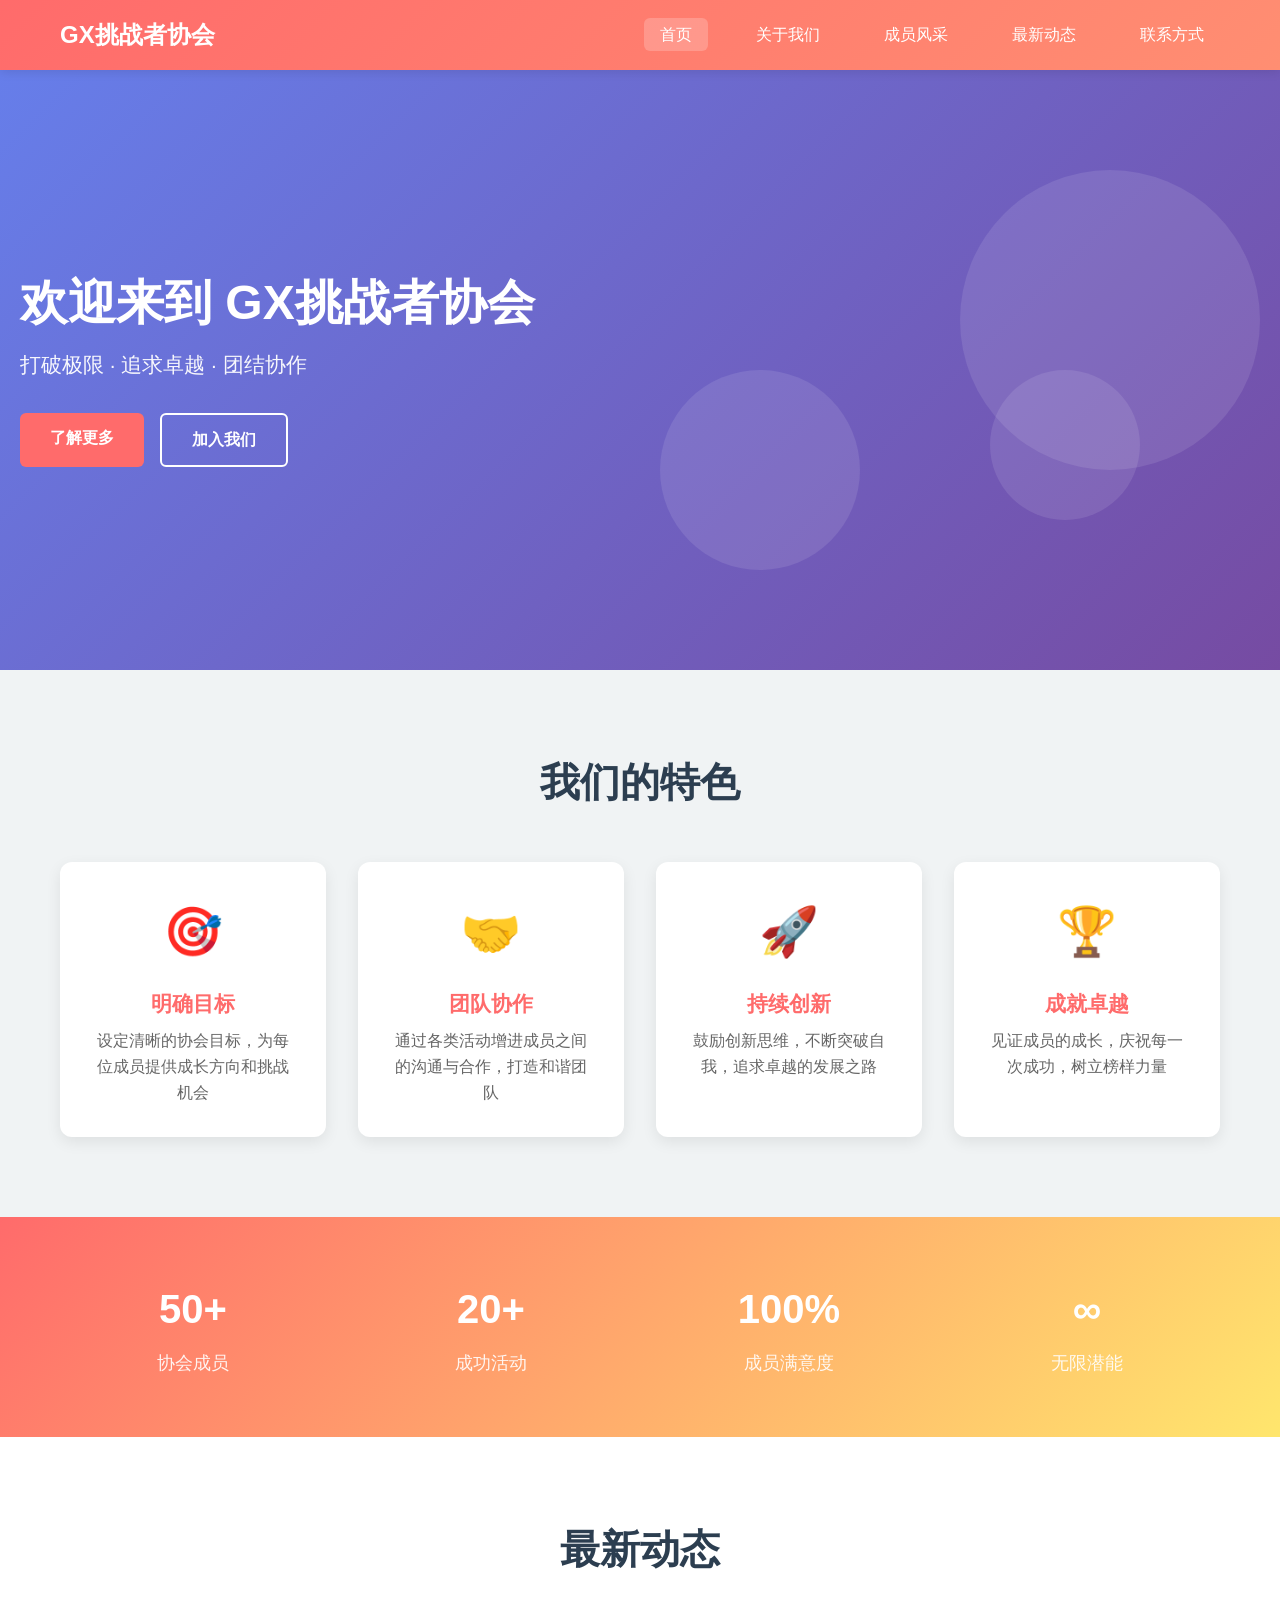
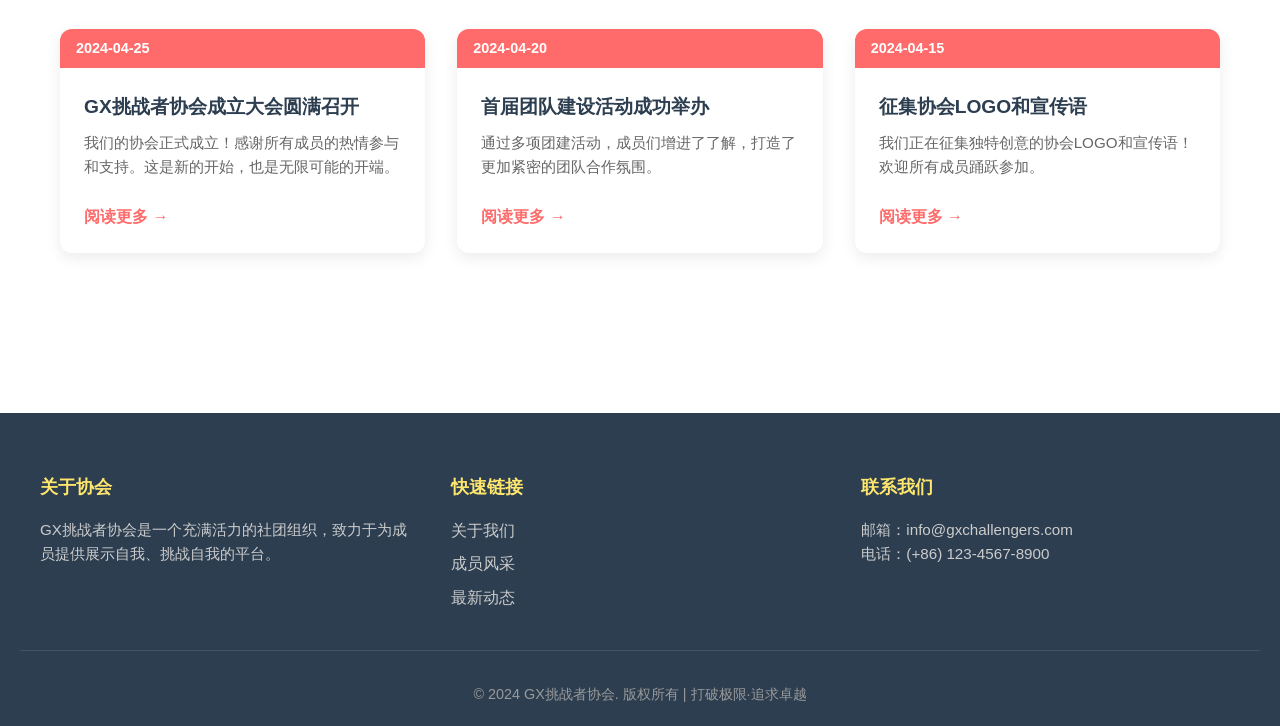
==== index.html @ 4827db3b "试运营" ====
<!DOCTYPE html>
<html lang="zh-CN">
<head>
    <meta charset="UTF-8">
    <meta name="viewport" content="width=device-width, initial-scale=1.0">
    <title>GX挑战者协会 - 官方网站</title>
    <link rel="stylesheet" href="styles.css">
</head>
<body>
    <!-- 导航栏 -->
    <nav class="navbar">
        <div class="nav-container">
            <div class="logo">
                <span class="logo-text">GX挑战者协会</span>
            </div>
            <ul class="nav-menu">
                <li><a href="index.html" class="active">首页</a></li>
                <li><a href="about.html">关于我们</a></li>
                <li><a href="members.html">成员风采</a></li>
                <li><a href="news.html">最新动态</a></li>
                <li><a href="contact.html">联系方式</a></li>
            </ul>
            <div class="hamburger">
                <span></span>
                <span></span>
                <span></span>
            </div>
        </div>
    </nav>

    <!-- 英雄区 -->
    <section class="hero">
        <div class="hero-content">
            <h1>欢迎来到 GX挑战者协会</h1>
            <p>打破极限 · 追求卓越 · 团结协作</p>
            <div class="hero-buttons">
                <a href="about.html" class="btn btn-primary">了解更多</a>
                <a href="contact.html" class="btn btn-secondary">加入我们</a>
            </div>
        </div>
        <div class="hero-image">
            <div class="hero-shape">
                <div class="shape shape-1"></div>
                <div class="shape shape-2"></div>
                <div class="shape shape-3"></div>
            </div>
        </div>
    </section>

    <!-- 特色介绍 -->
    <section class="features">
        <div class="container">
            <h2>我们的特色</h2>
            <div class="features-grid">
                <div class="feature-card">
                    <div class="feature-icon">🎯</div>
                    <h3>明确目标</h3>
                    <p>设定清晰的协会目标，为每位成员提供成长方向和挑战机会</p>
                </div>
                <div class="feature-card">
                    <div class="feature-icon">🤝</div>
                    <h3>团队协作</h3>
                    <p>通过各类活动增进成员之间的沟通与合作，打造和谐团队</p>
                </div>
                <div class="feature-card">
                    <div class="feature-icon">🚀</div>
                    <h3>持续创新</h3>
                    <p>鼓励创新思维，不断突破自我，追求卓越的发展之路</p>
                </div>
                <div class="feature-card">
                    <div class="feature-icon">🏆</div>
                    <h3>成就卓越</h3>
                    <p>见证成员的成长，庆祝每一次成功，树立榜样力量</p>
                </div>
            </div>
        </div>
    </section>

    <!-- 快速统计 -->
    <section class="stats">
        <div class="container">
            <div class="stat-item">
                <h3>50+</h3>
                <p>协会成员</p>
            </div>
            <div class="stat-item">
                <h3>20+</h3>
                <p>成功活动</p>
            </div>
            <div class="stat-item">
                <h3>100%</h3>
                <p>成员满意度</p>
            </div>
            <div class="stat-item">
                <h3>∞</h3>
                <p>无限潜能</p>
            </div>
        </div>
    </section>

    <!-- 最新动态预览 -->
    <section class="news-preview">
        <div class="container">
            <h2>最新动态</h2>
            <div class="news-grid">
                <article class="news-card">
                    <div class="news-date">2024-04-25</div>
                    <h3>GX挑战者协会成立大会圆满召开</h3>
                    <p>我们的协会正式成立！感谢所有成员的热情参与和支持。这是新的开始，也是无限可能的开端。</p>
                    <a href="news.html" class="read-more">阅读更多 →</a>
                </article>
                <article class="news-card">
                    <div class="news-date">2024-04-20</div>
                    <h3>首届团队建设活动成功举办</h3>
                    <p>通过多项团建活动，成员们增进了了解，打造了更加紧密的团队合作氛围。</p>
                    <a href="news.html" class="read-more">阅读更多 →</a>
                </article>
                <article class="news-card">
                    <div class="news-date">2024-04-15</div>
                    <h3>征集协会LOGO和宣传语</h3>
                    <p>我们正在征集独特创意的协会LOGO和宣传语！欢迎所有成员踊跃参加。</p>
                    <a href="news.html" class="read-more">阅读更多 →</a>
                </article>
            </div>
        </div>
    </section>

    <!-- 页脚 -->
    <footer class="footer">
        <div class="footer-content">
            <div class="footer-section">
                <h4>关于协会</h4>
                <p>GX挑战者协会是一个充满活力的社团组织，致力于为成员提供展示自我、挑战自我的平台。</p>
            </div>
            <div class="footer-section">
                <h4>快速链接</h4>
                <ul>
                    <li><a href="about.html">关于我们</a></li>
                    <li><a href="members.html">成员风采</a></li>
                    <li><a href="news.html">最新动态</a></li>
                </ul>
            </div>
            <div class="footer-section">
                <h4>联系我们</h4>
                <p>邮箱：info@gxchallengers.com</p>
                <p>电话：(+86) 123-4567-8900</p>
            </div>
        </div>
        <div class="footer-bottom">
            <p>&copy; 2024 GX挑战者协会. 版权所有 | 打破极限·追求卓越</p>
        </div>
    </footer>

    <script src="script.js"></script>
</body>
</html>
---- styles.css ----
/* ===========================
   GX挑战者协会官网样式表
   活力彩色风格设计
   =========================== */

* {
    margin: 0;
    padding: 0;
    box-sizing: border-box;
}

html {
    scroll-behavior: smooth;
}

:root {
    --primary-color: #FF6B6B;
    --secondary-color: #4ECDC4;
    --accent-color: #FFE66D;
    --dark-color: #2C3E50;
    --light-color: #F0F3F4;
    --text-color: #2C3E50;
    --border-radius: 12px;
    --transition: all 0.3s ease;
}

body {
    font-family: 'Segoe UI', Tahoma, Geneva, Verdana, sans-serif;
    color: var(--text-color);
    line-height: 1.6;
    background-color: #fff;
}

.container {
    max-width: 1200px;
    margin: 0 auto;
    padding: 0 20px;
}

/* ===== 导航栏 ===== */
.navbar {
    background: linear-gradient(135deg, #FF6B6B 0%, #FF8E72 100%);
    padding: 1rem 0;
    position: sticky;
    top: 0;
    z-index: 1000;
    box-shadow: 0 2px 10px rgba(0, 0, 0, 0.1);
}

.nav-container {
    max-width: 1200px;
    margin: 0 auto;
    padding: 0 20px;
    display: flex;
    justify-content: space-between;
    align-items: center;
}

.logo {
    font-weight: bold;
    font-size: 1.5rem;
}

.logo-text {
    color: white;
    display: flex;
    align-items: center;
    gap: 10px;
}

.nav-menu {
    display: flex;
    list-style: none;
    gap: 2rem;
}

.nav-menu a {
    color: white;
    text-decoration: none;
    font-weight: 500;
    transition: var(--transition);
    padding: 0.5rem 1rem;
    border-radius: 6px;
}

.nav-menu a:hover,
.nav-menu a.active {
    background-color: rgba(255, 255, 255, 0.2);
    transform: translateY(-2px);
}

.hamburger {
    display: none;
    flex-direction: column;
    cursor: pointer;
    gap: 6px;
}

.hamburger span {
    width: 25px;
    height: 3px;
    background-color: white;
    border-radius: 3px;
    transition: var(--transition);
}

/* ===== 英雄区 ===== */
.hero {
    background: linear-gradient(135deg, #667eea 0%, #764ba2 100%);
    color: white;
    padding: 100px 20px;
    display: grid;
    grid-template-columns: 1fr 1fr;
    gap: 40px;
    align-items: center;
}

.hero-content h1 {
    font-size: 3rem;
    margin-bottom: 1rem;
    line-height: 1.2;
}

.hero-content > p {
    font-size: 1.3rem;
    margin-bottom: 2rem;
    opacity: 0.95;
}

.hero-buttons {
    display: flex;
    gap: 1rem;
    flex-wrap: wrap;
}

.btn {
    padding: 12px 30px;
    border-radius: 6px;
    text-decoration: none;
    font-weight: 600;
    transition: var(--transition);
    border: none;
    cursor: pointer;
    display: inline-block;
    text-align: center;
}

.btn-primary {
    background-color: var(--primary-color);
    color: white;
}

.btn-primary:hover {
    background-color: #FF5555;
    transform: translateY(-3px);
    box-shadow: 0 10px 20px rgba(255, 107, 107, 0.3);
}

.btn-secondary {
    background-color: transparent;
    color: white;
    border: 2px solid white;
}

.btn-secondary:hover {
    background-color: white;
    color: var(--primary-color);
}

.hero-shape {
    position: relative;
    height: 400px;
}

.shape {
    position: absolute;
    border-radius: 50%;
    opacity: 0.1;
}

.shape-1 {
    width: 300px;
    height: 300px;
    background-color: white;
    top: 0;
    right: 0;
    animation: float 6s ease-in-out infinite;
}

.shape-2 {
    width: 200px;
    height: 200px;
    background-color: white;
    bottom: 0;
    left: 0;
    animation: float 8s ease-in-out infinite;
}

.shape-3 {
    width: 150px;
    height: 150px;
    background-color: white;
    top: 50%;
    right: 20%;
    animation: float 7s ease-in-out infinite;
}

@keyframes float {
    0%, 100% { transform: translateY(0px); }
    50% { transform: translateY(20px); }
}

/* ===== 特色介绍 ===== */
.features {
    padding: 80px 20px;
    background-color: var(--light-color);
}

.features h2 {
    text-align: center;
    font-size: 2.5rem;
    margin-bottom: 3rem;
    color: var(--dark-color);
}

.features-grid {
    display: grid;
    grid-template-columns: repeat(auto-fit, minmax(250px, 1fr));
    gap: 2rem;
}

.feature-card {
    background: white;
    padding: 2rem;
    border-radius: var(--border-radius);
    text-align: center;
    box-shadow: 0 5px 15px rgba(0, 0, 0, 0.08);
    transition: var(--transition);
}

.feature-card:hover {
    transform: translateY(-10px);
    box-shadow: 0 15px 30px rgba(0, 0, 0, 0.15);
}

.feature-icon {
    font-size: 3rem;
    margin-bottom: 1rem;
}

.feature-card h3 {
    font-size: 1.3rem;
    margin-bottom: 0.5rem;
    color: var(--primary-color);
}

.feature-card p {
    color: #666;
    line-height: 1.6;
}

/* ===== 快速统计 ===== */
.stats {
    background: linear-gradient(135deg, #FF6B6B 0%, #FFE66D 100%);
    padding: 60px 20px;
    color: white;
}

.stats .container {
    display: grid;
    grid-template-columns: repeat(auto-fit, minmax(200px, 1fr));
    gap: 2rem;
}

.stat-item {
    text-align: center;
}

.stat-item h3 {
    font-size: 2.5rem;
    margin-bottom: 0.5rem;
}

.stat-item p {
    font-size: 1.1rem;
    opacity: 0.9;
}

/* ===== 新闻预览 ===== */
.news-preview {
    padding: 80px 20px;
}

.news-preview h2 {
    text-align: center;
    font-size: 2.5rem;
    margin-bottom: 3rem;
    color: var(--dark-color);
}

.news-grid {
    display: grid;
    grid-template-columns: repeat(auto-fit, minmax(300px, 1fr));
    gap: 2rem;
}

.news-card {
    background: white;
    border-radius: var(--border-radius);
    overflow: hidden;
    box-shadow: 0 5px 15px rgba(0, 0, 0, 0.08);
    transition: var(--transition);
}

.news-card:hover {
    transform: translateY(-8px);
    box-shadow: 0 15px 30px rgba(0, 0, 0, 0.15);
}

.news-date {
    background-color: var(--primary-color);
    color: white;
    padding: 0.5rem 1rem;
    font-size: 0.9rem;
    font-weight: 600;
}

.news-card h3 {
    padding: 1.5rem;
    color: var(--dark-color);
    font-size: 1.2rem;
    padding-bottom: 0.5rem;
}

.news-card p {
    padding: 0 1.5rem;
    color: #666;
    font-size: 0.95rem;
    line-height: 1.6;
}

.read-more {
    display: inline-block;
    padding: 1.5rem;
    color: var(--primary-color);
    text-decoration: none;
    font-weight: 600;
    transition: var(--transition);
}

.read-more:hover {
    color: var(--secondary-color);
}

/* ===== 页面标题 ===== */
.page-header {
    background: linear-gradient(135deg, #4ECDC4 0%, #44A08D 100%);
    color: white;
    padding: 60px 20px;
    text-align: center;
}

.page-header h1 {
    font-size: 2.5rem;
    margin-bottom: 0.5rem;
}

.page-header p {
    font-size: 1.1rem;
    opacity: 0.9;
}

/* ===== 关于我们 ===== */
.about-section {
    padding: 80px 20px;
}

.about-content {
    display: grid;
    grid-template-columns: 1fr 1fr;
    gap: 3rem;
    align-items: center;
}

.about-text h2 {
    font-size: 2rem;
    margin-bottom: 1.5rem;
    color: var(--dark-color);
}

.about-text p {
    color: #666;
    margin-bottom: 1rem;
    line-height: 1.8;
    font-size: 1.05rem;
}

.about-image {
    display: flex;
    justify-content: center;
}

.image-placeholder {
    width: 100%;
    aspect-ratio: 1;
    background: linear-gradient(135deg, #FF6B6B 0%, #FFE66D 100%);
    border-radius: var(--border-radius);
    display: flex;
    align-items: center;
    justify-content: center;
    color: white;
    font-size: 3rem;
    font-weight: bold;
}

.image-placeholder-large {
    width: 100%;
    height: 300px;
    background: linear-gradient(135deg, #4ECDC4 0%, #44A08D 100%);
    border-radius: var(--border-radius);
    display: flex;
    align-items: center;
    justify-content: center;
    color: white;
    font-size: 2rem;
    font-weight: bold;
    margin-bottom: 1.5rem;
}

/* ===== 使命与价值观 ===== */
.mission {
    padding: 80px 20px;
    background-color: var(--light-color);
}

.mission h2 {
    text-align: center;
    font-size: 2.5rem;
    margin-bottom: 3rem;
    color: var(--dark-color);
}

.mission-grid {
    display: grid;
    grid-template-columns: repeat(auto-fit, minmax(280px, 1fr));
    gap: 2rem;
}

.mission-card {
    background: white;
    padding: 2rem;
    border-radius: var(--border-radius);
    box-shadow: 0 5px 15px rgba(0, 0, 0, 0.08);
    transition: var(--transition);
    border-left: 4px solid var(--primary-color);
}

.mission-card:hover {
    transform: translateX(5px);
}

.mission-number {
    font-size: 2.5rem;
    font-weight: bold;
    color: var(--primary-color);
    margin-bottom: 0.5rem;
}

.mission-card h3 {
    font-size: 1.3rem;
    margin-bottom: 1rem;
    color: var(--dark-color);
}

.mission-card p {
    color: #666;
    line-height: 1.6;
}

/* ===== 时间线 ===== */
.timeline {
    padding: 80px 20px;
}

.timeline h2 {
    text-align: center;
    font-size: 2.5rem;
    margin-bottom: 3rem;
    color: var(--dark-color);
}

.timeline-items {
    position: relative;
    padding: 2rem 0;
}

.timeline-items::before {
    content: '';
    position: absolute;
    left: 50%;
    transform: translateX(-50%);
    width: 4px;
    height: 100%;
    background-color: var(--primary-color);
}

.timeline-item {
    margin-bottom: 2rem;
    position: relative;
    width: 50%;
}

.timeline-item:nth-child(odd) {
    margin-left: 0;
    padding-right: 4rem;
    text-align: right;
}

.timeline-item:nth-child(even) {
    margin-left: 50%;
    padding-left: 4rem;
}

.timeline-item::before {
    content: '';
    position: absolute;
    width: 20px;
    height: 20px;
    background-color: var(--primary-color);
    border: 4px solid white;
    border-radius: 50%;
    top: 0;
    box-shadow: 0 0 0 4px #F0F3F4;
}

.timeline-item:nth-child(odd)::before {
    right: -32px;
}

.timeline-item:nth-child(even)::before {
    left: -32px;
}

.timeline-date {
    font-weight: 600;
    color: var(--primary-color);
    font-size: 1.1rem;
}

.timeline-content {
    background: white;
    padding: 1.5rem;
    border-radius: var(--border-radius);
    box-shadow: 0 5px 15px rgba(0, 0, 0, 0.08);
}

.timeline-content h3 {
    color: var(--dark-color);
    margin-bottom: 0.5rem;
}

.timeline-content p {
    color: #666;
}

/* ===== 组织结构 ===== */
.organization {
    padding: 80px 20px;
    background-color: var(--light-color);
}

.organization h2 {
    text-align: center;
    font-size: 2.5rem;
    margin-bottom: 3rem;
    color: var(--dark-color);
}

.org-chart {
    display: flex;
    flex-direction: column;
    align-items: center;
    gap: 2rem;
}

.org-president {
    width: 200px !important;
    margin-bottom: 1rem;
}

.org-boxes {
    display: grid;
    grid-template-columns: repeat(auto-fit, minmax(150px, 1fr));
    gap: 2rem;
    width: 100%;
    max-width: 900px;
}

.org-box {
    background: white;
    border: 3px solid var(--primary-color);
    border-radius: var(--border-radius);
    padding: 1.5rem;
    text-align: center;
    width: 150px;
    margin: 0 auto;
}

.org-title {
    font-weight: bold;
    color: var(--primary-color);
    margin-bottom: 0.5rem;
    font-size: 1.1rem;
}

.org-name {
    color: #666;
    font-size: 0.9rem;
}

/* ===== 成员卡片 ===== */
.members-grid {
    display: grid;
    grid-template-columns: repeat(auto-fit, minmax(250px, 1fr));
    gap: 2rem;
    margin-bottom: 3rem;
}

.member-card {
    background: white;
    border-radius: var(--border-radius);
    padding: 2rem;
    text-align: center;
    box-shadow: 0 5px 15px rgba(0, 0, 0, 0.08);
    transition: var(--transition);
}

.member-card:hover {
    transform: translateY(-10px);
    box-shadow: 0 15px 30px rgba(0, 0, 0, 0.15);
}

.member-avatar {
    width: 100px;
    height: 100px;
    margin: 0 auto 1rem;
    border-radius: 50%;
    background: linear-gradient(135deg, var(--primary-color), var(--secondary-color));
    display: flex;
    align-items: center;
    justify-content: center;
}

.avatar-placeholder {
    width: 100%;
    height: 100%;
    border-radius: 50%;
    background: linear-gradient(135deg, var(--primary-color), var(--secondary-color));
    display: flex;
    align-items: center;
    justify-content: center;
    color: white;
    font-weight: bold;
    font-size: 1.2rem;
}

.member-card h3 {
    color: var(--dark-color);
    margin-bottom: 0.5rem;
}

.position {
    color: var(--primary-color);
    font-weight: 600;
    margin-bottom: 0.5rem;
}

.bio {
    color: #666;
    font-size: 0.95rem;
    margin-bottom: 1rem;
}

.member-tags {
    display: flex;
    gap: 0.5rem;
    justify-content: center;
    flex-wrap: wrap;
}

.member-tags span {
    background-color: var(--accent-color);
    color: var(--dark-color);
    padding: 0.3rem 0.8rem;
    border-radius: 20px;
    font-size: 0.8rem;
    font-weight: 600;
}

/* ===== 成员展示 ===== */
.members-showcase {
    display: grid;
    grid-template-columns: repeat(auto-fit, minmax(280px, 1fr));
    gap: 2rem;
}

.showcase-card {
    background: white;
    border-radius: var(--border-radius);
    padding: 2rem;
    box-shadow: 0 5px 15px rgba(0, 0, 0, 0.08);
    transition: var(--transition);
    border-top: 4px solid var(--secondary-color);
}

.showcase-card:hover {
    transform: translateY(-8px);
    box-shadow: 0 15px 30px rgba(0, 0, 0, 0.15);
}

.showcase-avatar {
    width: 80px;
    height: 80px;
    margin: 0 auto 1rem;
    border-radius: 50%;
    background: linear-gradient(135deg, var(--secondary-color), var(--accent-color));
    display: flex;
    align-items: center;
    justify-content: center;
    color: var(--dark-color);
    font-weight: bold;
    font-size: 1.2rem;
}

.showcase-card h3 {
    color: var(--dark-color);
    margin-bottom: 0.5rem;
}

.role {
    color: var(--secondary-color);
    font-weight: 600;
    margin-bottom: 0.5rem;
    font-size: 0.95rem;
}

.desc {
    color: #666;
    font-size: 0.95rem;
    margin-bottom: 1rem;
    line-height: 1.6;
}

.achievements {
    display: flex;
    gap: 0.5rem;
    justify-content: center;
    flex-wrap: wrap;
}

.badge {
    background-color: var(--light-color);
    color: var(--secondary-color);
    padding: 0.3rem 0.8rem;
    border-radius: 20px;
    font-size: 0.8rem;
    font-weight: 600;
}

/* ===== 招聘信息 ===== */
.recruitment {
    padding: 80px 20px;
    background-color: var(--light-color);
}

.recruitment h2 {
    text-align: center;
    font-size: 2.5rem;
    margin-bottom: 1rem;
    color: var(--dark-color);
}

.recruitment-content {
    max-width: 800px;
    margin: 0 auto;
    text-align: center;
}

.recruitment-content > p {
    font-size: 1.05rem;
    color: #666;
    margin-bottom: 2rem;
    line-height: 1.8;
}

.department-list {
    display: grid;
    grid-template-columns: repeat(auto-fit, minmax(200px, 1fr));
    gap: 1.5rem;
    margin-bottom: 2rem;
}

.dept-item {
    background: white;
    padding: 1.5rem;
    border-radius: var(--border-radius);
    box-shadow: 0 5px 15px rgba(0, 0, 0, 0.08);
}

.dept-item h3 {
    color: var(--primary-color);
    margin-bottom: 0.5rem;
}

.dept-item p {
    color: #666;
    font-size: 0.95rem;
}

/* ===== 新闻列表 ===== */
.news-list {
    padding: 80px 20px;
}

.news-items {
    display: flex;
    flex-direction: column;
    gap: 2rem;
}

.full-news-card {
    background: white;
    border-radius: var(--border-radius);
    overflow: hidden;
    box-shadow: 0 5px 15px rgba(0, 0, 0, 0.08);
    transition: var(--transition);
}

.full-news-card:hover {
    box-shadow: 0 15px 30px rgba(0, 0, 0, 0.15);
}

.news-header {
    padding: 2rem;
    background: linear-gradient(135deg, #FF6B6B 0%, #FFE66D 100%);
    color: var(--dark-color);
}

.news-header h2 {
    font-size: 1.8rem;
    margin-bottom: 0.5rem;
}

.news-meta {
    display: flex;
    gap: 1rem;
    font-size: 0.9rem;
}

.date {
    font-weight: 600;
}

.category {
    background-color: rgba(255, 255, 255, 0.3);
    padding: 0.2rem 0.6rem;
    border-radius: 20px;
    font-weight: 600;
}

.news-content {
    padding: 2rem;
    color: #666;
    line-height: 1.8;
}

.news-content p {
    margin-bottom: 1rem;
}

.news-content strong {
    color: var(--dark-color);
}

/* ===== 联系方式 ===== */
.contact-info {
    padding: 80px 20px;
    background-color: var(--light-color);
}

.info-grid {
    display: grid;
    grid-template-columns: repeat(auto-fit, minmax(250px, 1fr));
    gap: 2rem;
}

.info-card {
    background: white;
    padding: 2rem;
    border-radius: var(--border-radius);
    text-align: center;
    box-shadow: 0 5px 15px rgba(0, 0, 0, 0.08);
    transition: var(--transition);
}

.info-card:hover {
    transform: translateY(-8px);
    box-shadow: 0 15px 30px rgba(0, 0, 0, 0.15);
}

.info-icon {
    font-size: 3rem;
    margin-bottom: 1rem;
}

.info-card h3 {
    color: var(--dark-color);
    margin-bottom: 0.5rem;
}

.info-card p {
    color: #666;
    margin-bottom: 0.5rem;
}

.info-card a {
    color: var(--primary-color);
    text-decoration: none;
    font-weight: 600;
}

.info-card a:hover {
    text-decoration: underline;
}

.desc {
    font-size: 0.9rem !important;
    color: #999 !important;
}

/* ===== 联系表单 ===== */
.contact-form-section {
    padding: 80px 20px;
}

.contact-form-section h2 {
    text-align: center;
    font-size: 2.5rem;
    margin-bottom: 2rem;
    color: var(--dark-color);
}

.form-container {
    max-width: 600px;
    margin: 0 auto;
}

.contact-form {
    display: flex;
    flex-direction: column;
    gap: 1.5rem;
}

.form-group {
    display: flex;
    flex-direction: column;
}

.form-group label {
    font-weight: 600;
    color: var(--dark-color);
    margin-bottom: 0.5rem;
}

.form-group input,
.form-group select,
.form-group textarea {
    padding: 0.8rem;
    border: 2px solid #E0E0E0;
    border-radius: 6px;
    font-family: inherit;
    font-size: 1rem;
    transition: var(--transition);
}

.form-group input:focus,
.form-group select:focus,
.form-group textarea:focus {
    outline: none;
    border-color: var(--primary-color);
    box-shadow: 0 0 0 3px rgba(255, 107, 107, 0.1);
}

.form-group textarea {
    resize: vertical;
    min-height: 150px;
}

.success-message {
    background-color: #d4edda;
    border: 2px solid #28a745;
    color: #155724;
    padding: 1.5rem;
    border-radius: var(--border-radius);
    text-align: center;
    font-weight: 600;
}

/* ===== 社交媒体 ===== */
.social-media {
    padding: 60px 20px;
    text-align: center;
    background-color: var(--light-color);
}

.social-media h2 {
    font-size: 2rem;
    margin-bottom: 0.5rem;
    color: var(--dark-color);
}

.social-media > p {
    color: #666;
    margin-bottom: 2rem;
}

.social-links {
    display: flex;
    justify-content: center;
    gap: 1.5rem;
    flex-wrap: wrap;
}

.social-icon {
    display: flex;
    flex-direction: column;
    align-items: center;
    gap: 0.5rem;
    width: 80px;
    padding: 1rem;
    background: white;
    border-radius: var(--border-radius);
    text-decoration: none;
    color: var(--dark-color);
    transition: var(--transition);
    box-shadow: 0 3px 10px rgba(0, 0, 0, 0.1);
}

.social-icon:hover {
    transform: translateY(-5px);
    box-shadow: 0 10px 20px rgba(0, 0, 0, 0.15);
    color: var(--primary-color);
}

.social-icon span:first-child {
    font-size: 2rem;
}

.social-icon span:last-child {
    font-size: 0.85rem;
    font-weight: 600;
}

/* ===== FAQ ===== */
.faq {
    padding: 80px 20px;
}

.faq h2 {
    text-align: center;
    font-size: 2.5rem;
    margin-bottom: 3rem;
    color: var(--dark-color);
}

.faq-items {
    max-width: 800px;
    margin: 0 auto;
    display: flex;
    flex-direction: column;
    gap: 1rem;
}

.faq-item {
    background: white;
    border: 2px solid #E0E0E0;
    border-radius: var(--border-radius);
    overflow: hidden;
    cursor: pointer;
    transition: var(--transition);
}

.faq-item:hover {
    border-color: var(--primary-color);
}

.faq-question {
    background-color: #F9F9F9;
    padding: 1.5rem;
    font-weight: 600;
    color: var(--dark-color);
    display: flex;
    justify-content: space-between;
    align-items: center;
    transition: var(--transition);
}

.faq-item:hover .faq-question {
    background-color: var(--primary-color);
    color: white;
}

.faq-answer {
    padding: 1.5rem;
    color: #666;
    line-height: 1.8;
    display: none;
}

.faq-item.active .faq-answer {
    display: block;
}

/* ===== 页脚 ===== */
.footer {
    background-color: var(--dark-color);
    color: white;
    padding: 60px 20px 20px;
    margin-top: 80px;
}

.footer-content {
    max-width: 1200px;
    margin: 0 auto;
    display: grid;
    grid-template-columns: repeat(auto-fit, minmax(250px, 1fr));
    gap: 2rem;
    margin-bottom: 2rem;
}

.footer-section h4 {
    font-size: 1.1rem;
    margin-bottom: 1rem;
    color: var(--accent-color);
}

.footer-section p {
    color: #ccc;
    font-size: 0.95rem;
    line-height: 1.6;
}

.footer-section ul {
    list-style: none;
}

.footer-section ul li {
    margin-bottom: 0.5rem;
}

.footer-section a {
    color: #ccc;
    text-decoration: none;
    transition: var(--transition);
}

.footer-section a:hover {
    color: var(--accent-color);
}

.footer-bottom {
    text-align: center;
    border-top: 1px solid rgba(255, 255, 255, 0.1);
    padding-top: 2rem;
    color: #999;
    font-size: 0.9rem;
}

/* ===== 响应式设计 ===== */
@media (max-width: 768px) {
    .nav-menu {
        gap: 1rem;
        font-size: 0.9rem;
    }

    .hamburger {
        display: flex;
    }

    .hero {
        grid-template-columns: 1fr;
        padding: 60px 20px;
    }

    .hero-content h1 {
        font-size: 2rem;
    }

    .hero-image {
        display: none;
    }

    .about-content {
        grid-template-columns: 1fr;
    }

    .timeline-items::before {
        left: 0;
        transform: translateX(-50%);
    }

    .timeline-item {
        width: 100%;
        padding-left: 3rem !important;
        padding-right: 0 !important;
        text-align: left !important;
    }

    .timeline-item::before {
        left: -12px !important;
    }

    .timeline-item:nth-child(odd)::before,
    .timeline-item:nth-child(even)::before {
        left: -12px;
    }

    .org-boxes {
        grid-template-columns: 1fr;
    }

    .org-box {
        width: 100%;
    }

    .features-grid,
    .mission-grid,
    .members-grid,
    .info-grid {
        grid-template-columns: 1fr;
    }

    .stats .container {
        grid-template-columns: repeat(2, 1fr);
    }

    .page-header h1 {
        font-size: 1.8rem;
    }
}

@media (max-width: 480px) {
    .nav-menu {
        gap: 0.5rem;
        font-size: 0.8rem;
    }

    .hero-content h1 {
        font-size: 1.5rem;
    }

    .hero-content > p {
        font-size: 1rem;
    }

    .hero-buttons {
        flex-direction: column;
    }

    .btn {
        width: 100%;
    }

    .features h2,
    .news-preview h2,
    .mission h2,
    .organization h2,
    .recruitment h2,
    .news-list h2,
    .contact-form-section h2,
    .faq h2,
    .social-media h2 {
        font-size: 1.8rem;
    }

    .page-header h1 {
        font-size: 1.5rem;
    }

    .news-header h2 {
        font-size: 1.4rem;
    }

    .stats .container {
        grid-template-columns: 1fr;
        gap: 1rem;
    }

    .stat-item h3 {
        font-size: 2rem;
    }
}

/* ===== 动画优化 ===== */
@media (prefers-reduced-motion: reduce) {
    * {
        animation-duration: 0.01ms !important;
        animation-iteration-count: 1 !important;
        transition-duration: 0.01ms !important;
    }
}
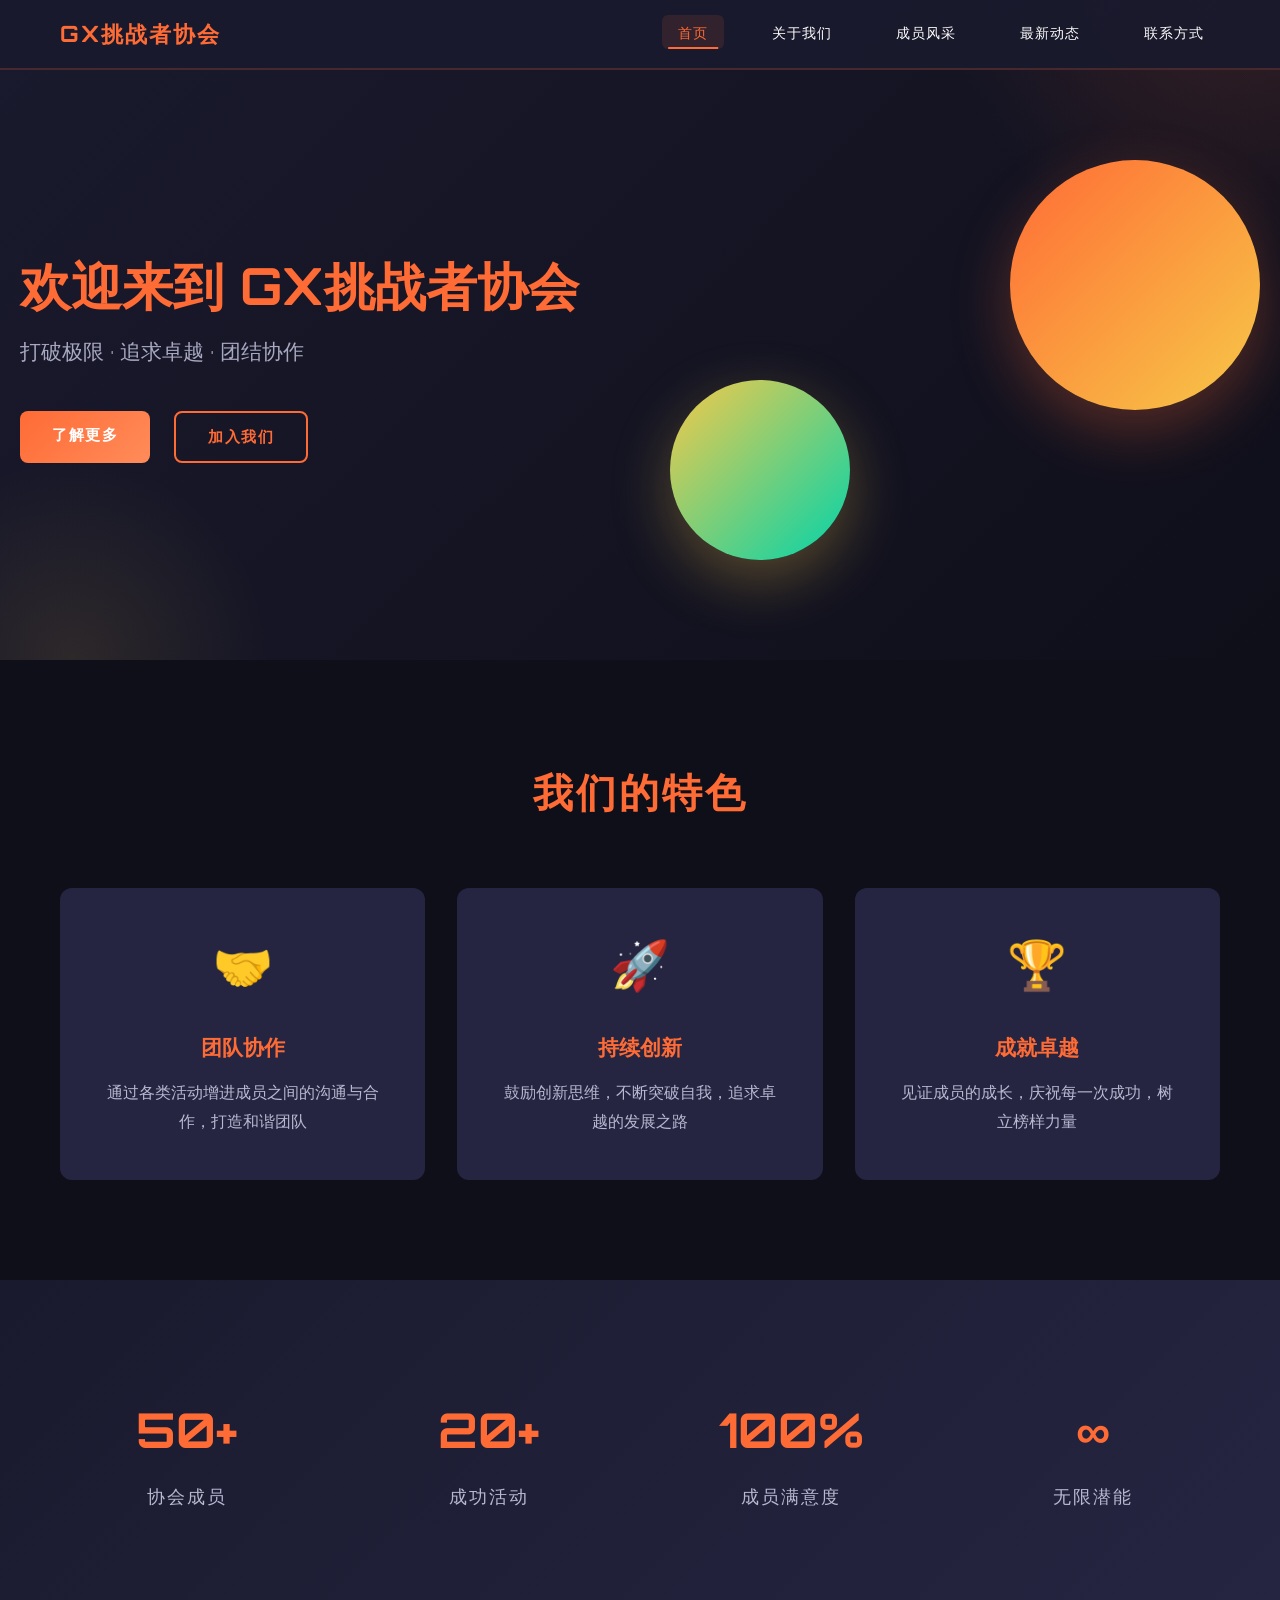
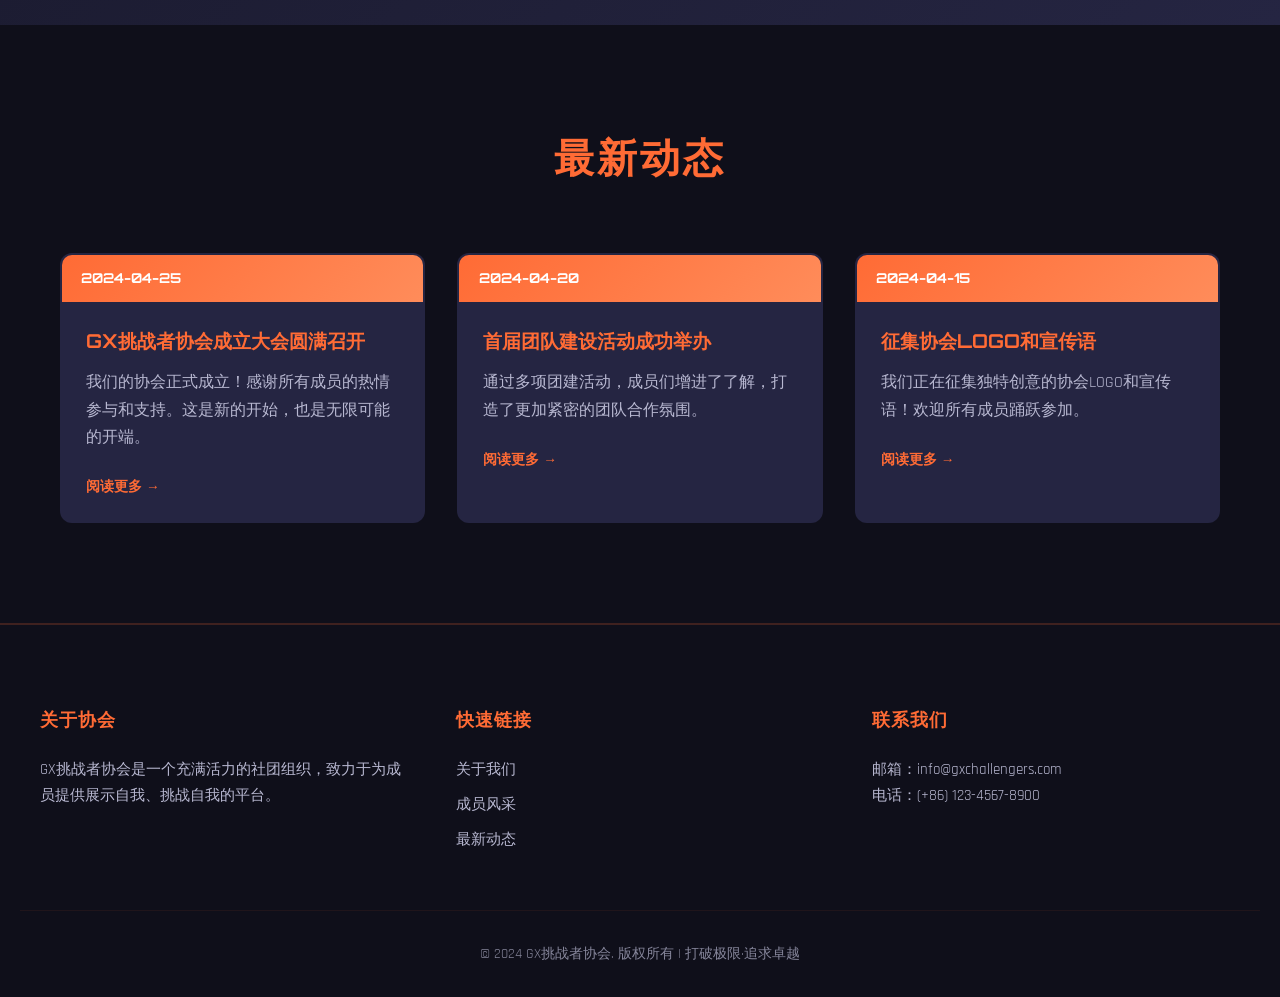
==== commit f972bd3a: "Update index.html" ====
--- a/index.html
+++ b/index.html
@@ -53,11 +53,6 @@
             <h2>我们的特色</h2>
             <div class="features-grid">
                 <div class="feature-card">
-                    <div class="feature-icon">🎯</div>
-                    <h3>明确目标</h3>
-                    <p>设定清晰的协会目标，为每位成员提供成长方向和挑战机会</p>
-                </div>
-                <div class="feature-card">
                     <div class="feature-icon">🤝</div>
                     <h3>团队协作</h3>
                     <p>通过各类活动增进成员之间的沟通与合作，打造和谐团队</p>
@@ -107,19 +102,19 @@
                     <div class="news-date">2024-04-25</div>
                     <h3>GX挑战者协会成立大会圆满召开</h3>
                     <p>我们的协会正式成立！感谢所有成员的热情参与和支持。这是新的开始，也是无限可能的开端。</p>
-                    <a href="news.html" class="read-more">阅读更多 →</a>
+                    <a href="articles/2024-04-25-founding.html" class="read-more">阅读更多 →</a>
                 </article>
                 <article class="news-card">
                     <div class="news-date">2024-04-20</div>
                     <h3>首届团队建设活动成功举办</h3>
                     <p>通过多项团建活动，成员们增进了了解，打造了更加紧密的团队合作氛围。</p>
-                    <a href="news.html" class="read-more">阅读更多 →</a>
+                    <a href="articles/2024-04-20-team-building.html" class="read-more">阅读更多 →</a>
                 </article>
                 <article class="news-card">
                     <div class="news-date">2024-04-15</div>
                     <h3>征集协会LOGO和宣传语</h3>
                     <p>我们正在征集独特创意的协会LOGO和宣传语！欢迎所有成员踊跃参加。</p>
-                    <a href="news.html" class="read-more">阅读更多 →</a>
+                    <a href="articles/2024-04-15-logo-contest.html" class="read-more">阅读更多 →</a>
                 </article>
             </div>
         </div>
--- a/styles.css
+++ b/styles.css
@@ -1,12 +1,11 @@
-/* ===========================
-   GX挑战者协会官网样式表
-   活力彩色风格设计
-   =========================== */
+/* ===== GX挑战者协会官网样式表 - 活力科技风格 ===== */
+@import url('https://fonts.googleapis.com/css2?family=Orbitron:wght@400;500;600;700;800;900&family=Rajdhani:wght@300;400;500;600;700&display=swap');
 
 * {
     margin: 0;
     padding: 0;
     box-sizing: border-box;
+    cursor: pointer;
 }
 
 html {
@@ -14,21 +13,23 @@
 }
 
 :root {
-    --primary-color: #FF6B6B;
-    --secondary-color: #4ECDC4;
-    --accent-color: #FFE66D;
-    --dark-color: #2C3E50;
-    --light-color: #F0F3F4;
-    --text-color: #2C3E50;
+    --primary-color: #FF6B35;
+    --secondary-color: #F7C948;
+    --accent-color: #00D4AA;
+    --dark-color: #1a1a2e;
+    --darker-color: #0f0f1a;
+    --light-color: #252542;
+    --text-color: #ffffff;
+    --text-muted: #b8b8d1;
     --border-radius: 12px;
     --transition: all 0.3s ease;
 }
 
 body {
-    font-family: 'Segoe UI', Tahoma, Geneva, Verdana, sans-serif;
+    font-family: 'Rajdhani', 'Segoe UI', Tahoma, Geneva, Verdana, sans-serif;
     color: var(--text-color);
     line-height: 1.6;
-    background-color: #fff;
+    background: var(--dark-color);
 }
 
 .container {
@@ -37,14 +38,127 @@
     padding: 0 20px;
 }
 
+h1, h2, h3, h4, h5, h6 {
+    font-family: 'Orbitron', sans-serif;
+}
+
+/* ===== 点击波纹效果 ===== */
+.click-effect {
+    position: relative;
+    overflow: hidden;
+}
+
+.click-effect::after {
+    content: '';
+    position: absolute;
+    width: 100%;
+    height: 100%;
+    top: 0;
+    left: 0;
+    pointer-events: none;
+    background-image: radial-gradient(circle, var(--primary-color) 10%, transparent 10%);
+    background-repeat: no-repeat;
+    background-position: 50%;
+    transform: scale(0);
+    opacity: 0;
+}
+
+.click-effect:active::after {
+    animation: ripple 0.6s ease-out;
+}
+
+@keyframes ripple {
+    0% {
+        transform: scale(0);
+        opacity: 0.5;
+    }
+    100% {
+        transform: scale(2.5);
+        opacity: 0;
+    }
+}
+
+/* ===== 按钮点击效果 ===== */
+.btn {
+    position: relative;
+    overflow: hidden;
+    font-family: 'Orbitron', sans-serif;
+    padding: 12px 32px;
+    border-radius: 8px;
+    text-decoration: none;
+    font-weight: 600;
+    font-size: 0.95rem;
+    text-transform: uppercase;
+    letter-spacing: 1.5px;
+    transition: var(--transition);
+    border: none;
+    cursor: pointer;
+    display: inline-block;
+    text-align: center;
+}
+
+.btn::before {
+    content: '';
+    position: absolute;
+    top: 50%;
+    left: 50%;
+    width: 0;
+    height: 0;
+    background: rgba(255, 255, 255, 0.3);
+    border-radius: 50%;
+    transform: translate(-50%, -50%);
+    transition: width 0.5s, height 0.5s;
+}
+
+.btn:active::before {
+    width: 300px;
+    height: 300px;
+}
+
+.btn-primary {
+    background: linear-gradient(135deg, var(--primary-color), #ff8c5a);
+    color: white;
+}
+
+.btn-primary:hover {
+    transform: translateY(-3px) scale(1.02);
+    box-shadow: 0 10px 30px rgba(255, 107, 53, 0.4);
+}
+
+.btn-primary:active {
+    transform: translateY(-1px) scale(0.98);
+}
+
+.btn-secondary {
+    background: transparent;
+    color: var(--primary-color);
+    border: 2px solid var(--primary-color);
+}
+
+.btn-secondary:hover {
+    background: rgba(255, 107, 53, 0.1);
+    transform: translateY(-3px);
+}
+
+.btn-secondary:active {
+    transform: translateY(-1px) scale(0.98);
+}
+
 /* ===== 导航栏 ===== */
 .navbar {
-    background: linear-gradient(135deg, #FF6B6B 0%, #FF8E72 100%);
+    background: rgba(26, 26, 46, 0.95);
     padding: 1rem 0;
-    position: sticky;
+    position: fixed;
     top: 0;
+    left: 0;
+    right: 0;
     z-index: 1000;
-    box-shadow: 0 2px 10px rgba(0, 0, 0, 0.1);
+    border-bottom: 2px solid rgba(255, 107, 53, 0.2);
+    transition: var(--transition);
+}
+
+.navbar:hover {
+    border-bottom-color: rgba(255, 107, 53, 0.4);
 }
 
 .nav-container {
@@ -57,15 +171,23 @@
 }
 
 .logo {
-    font-weight: bold;
-    font-size: 1.5rem;
+    font-family: 'Orbitron', sans-serif;
+    font-weight: 700;
+    font-size: 1.4rem;
+    text-transform: uppercase;
+    letter-spacing: 2px;
 }
 
 .logo-text {
-    color: white;
+    color: var(--primary-color);
     display: flex;
     align-items: center;
     gap: 10px;
+    transition: var(--transition);
+}
+
+.logo-text:hover {
+    text-shadow: 0 0 20px var(--primary-color);
 }
 
 .nav-menu {
@@ -75,18 +197,44 @@
 }
 
 .nav-menu a {
-    color: white;
+    font-family: 'Orbitron', sans-serif;
+    color: var(--text-color);
     text-decoration: none;
     font-weight: 500;
+    font-size: 0.9rem;
+    text-transform: uppercase;
+    letter-spacing: 1px;
     transition: var(--transition);
     padding: 0.5rem 1rem;
     border-radius: 6px;
+    position: relative;
+}
+
+.nav-menu a::before {
+    content: '';
+    position: absolute;
+    bottom: 0;
+    left: 50%;
+    width: 0;
+    height: 2px;
+    background: var(--primary-color);
+    transition: var(--transition);
+    transform: translateX(-50%);
+}
+
+.nav-menu a:hover::before,
+.nav-menu a.active::before {
+    width: 80%;
 }
 
 .nav-menu a:hover,
 .nav-menu a.active {
-    background-color: rgba(255, 255, 255, 0.2);
-    transform: translateY(-2px);
+    color: var(--primary-color);
+    background: rgba(255, 107, 53, 0.1);
+}
+
+.nav-menu a:active {
+    transform: scale(0.95);
 }
 
 .hamburger {
@@ -99,394 +247,518 @@
 .hamburger span {
     width: 25px;
     height: 3px;
-    background-color: white;
+    background: var(--primary-color);
     border-radius: 3px;
     transition: var(--transition);
+}
+
+.hamburger:hover span {
+    box-shadow: 0 0 10px var(--primary-color);
 }
 
 /* ===== 英雄区 ===== */
 .hero {
-    background: linear-gradient(135deg, #667eea 0%, #764ba2 100%);
+    background: linear-gradient(135deg, var(--dark-color) 0%, var(--darker-color) 100%);
     color: white;
-    padding: 100px 20px;
+    padding: 160px 20px 100px;
     display: grid;
     grid-template-columns: 1fr 1fr;
-    gap: 40px;
+    gap: 60px;
     align-items: center;
+    position: relative;
+    overflow: hidden;
+}
+
+.hero::before {
+    content: '';
+    position: absolute;
+    top: -50%;
+    right: -20%;
+    width: 600px;
+    height: 600px;
+    background: radial-gradient(circle, rgba(255, 107, 53, 0.15) 0%, transparent 70%);
+    animation: pulse-bg 4s ease-in-out infinite;
+}
+
+.hero::after {
+    content: '';
+    position: absolute;
+    bottom: -30%;
+    left: -10%;
+    width: 400px;
+    height: 400px;
+    background: radial-gradient(circle, rgba(247, 201, 72, 0.1) 0%, transparent 70%);
+    animation: pulse-bg 5s ease-in-out infinite reverse;
+}
+
+@keyframes pulse-bg {
+    0%, 100% { transform: scale(1); opacity: 0.5; }
+    50% { transform: scale(1.2); opacity: 0.8; }
 }
 
 .hero-content h1 {
-    font-size: 3rem;
-    margin-bottom: 1rem;
-    line-height: 1.2;
+    font-size: 3.2rem;
+    margin-bottom: 1.5rem;
+    line-height: 1.1;
+    color: var(--primary-color);
+    position: relative;
+    z-index: 1;
 }
 
 .hero-content > p {
     font-size: 1.3rem;
-    margin-bottom: 2rem;
-    opacity: 0.95;
+    margin-bottom: 2.5rem;
+    opacity: 0.9;
+    color: var(--text-muted);
+    position: relative;
+    z-index: 1;
 }
 
 .hero-buttons {
     display: flex;
-    gap: 1rem;
+    gap: 1.5rem;
     flex-wrap: wrap;
-}
-
-.btn {
-    padding: 12px 30px;
-    border-radius: 6px;
-    text-decoration: none;
-    font-weight: 600;
-    transition: var(--transition);
-    border: none;
-    cursor: pointer;
-    display: inline-block;
-    text-align: center;
-}
-
-.btn-primary {
-    background-color: var(--primary-color);
-    color: white;
-}
-
-.btn-primary:hover {
-    background-color: #FF5555;
-    transform: translateY(-3px);
-    box-shadow: 0 10px 20px rgba(255, 107, 107, 0.3);
-}
-
-.btn-secondary {
-    background-color: transparent;
-    color: white;
-    border: 2px solid white;
-}
-
-.btn-secondary:hover {
-    background-color: white;
-    color: var(--primary-color);
+    position: relative;
+    z-index: 1;
 }
 
 .hero-shape {
     position: relative;
     height: 400px;
+    z-index: 1;
 }
 
 .shape {
     position: absolute;
     border-radius: 50%;
-    opacity: 0.1;
 }
 
 .shape-1 {
-    width: 300px;
-    height: 300px;
-    background-color: white;
+    width: 250px;
+    height: 250px;
+    background: linear-gradient(135deg, var(--primary-color), var(--secondary-color));
     top: 0;
     right: 0;
     animation: float 6s ease-in-out infinite;
+    box-shadow: 0 20px 60px rgba(255, 107, 53, 0.3);
 }
 
 .shape-2 {
-    width: 200px;
-    height: 200px;
-    background-color: white;
+    width: 180px;
+    height: 180px;
+    background: linear-gradient(135deg, var(--secondary-color), var(--accent-color));
     bottom: 0;
     left: 0;
     animation: float 8s ease-in-out infinite;
-}
-
-.shape-3 {
-    width: 150px;
-    height: 150px;
-    background-color: white;
-    top: 50%;
-    right: 20%;
-    animation: float 7s ease-in-out infinite;
+    box-shadow: 0 20px 60px rgba(247, 201, 72, 0.3);
 }
 
 @keyframes float {
-    0%, 100% { transform: translateY(0px); }
-    50% { transform: translateY(20px); }
+    0%, 100% { transform: translateY(0px) rotate(0deg); }
+    50% { transform: translateY(-30px) rotate(5deg); }
 }
 
 /* ===== 特色介绍 ===== */
 .features {
-    padding: 80px 20px;
-    background-color: var(--light-color);
+    padding: 100px 20px;
+    background: var(--darker-color);
 }
 
 .features h2 {
     text-align: center;
     font-size: 2.5rem;
-    margin-bottom: 3rem;
-    color: var(--dark-color);
+    margin-bottom: 4rem;
+    color: var(--primary-color);
+    text-transform: uppercase;
+    letter-spacing: 3px;
 }
 
 .features-grid {
     display: grid;
-    grid-template-columns: repeat(auto-fit, minmax(250px, 1fr));
+    grid-template-columns: repeat(auto-fit, minmax(280px, 1fr));
     gap: 2rem;
 }
 
 .feature-card {
-    background: white;
-    padding: 2rem;
+    background: var(--light-color);
+    padding: 2.5rem;
     border-radius: var(--border-radius);
     text-align: center;
-    box-shadow: 0 5px 15px rgba(0, 0, 0, 0.08);
-    transition: var(--transition);
+    transition: var(--transition);
+    border: 2px solid transparent;
+    position: relative;
+    overflow: hidden;
+}
+
+.feature-card::before {
+    content: '';
+    position: absolute;
+    top: 0;
+    left: -100%;
+    width: 100%;
+    height: 100%;
+    background: linear-gradient(90deg, transparent, rgba(255, 107, 53, 0.1), transparent);
+    transition: var(--transition);
+}
+
+.feature-card:hover::before {
+    left: 100%;
 }
 
 .feature-card:hover {
     transform: translateY(-10px);
-    box-shadow: 0 15px 30px rgba(0, 0, 0, 0.15);
+    border-color: var(--primary-color);
+    box-shadow: 0 20px 40px rgba(255, 107, 53, 0.2);
+}
+
+.feature-card:active {
+    transform: translateY(-5px) scale(0.98);
 }
 
 .feature-icon {
     font-size: 3rem;
-    margin-bottom: 1rem;
+    margin-bottom: 1.5rem;
+    display: inline-block;
+    color: var(--primary-color);
+    transition: var(--transition);
+}
+
+.feature-card:hover .feature-icon {
+    transform: scale(1.2) rotate(10deg);
 }
 
 .feature-card h3 {
     font-size: 1.3rem;
-    margin-bottom: 0.5rem;
+    margin-bottom: 1rem;
     color: var(--primary-color);
 }
 
 .feature-card p {
-    color: #666;
-    line-height: 1.6;
+    color: var(--text-muted);
+    line-height: 1.8;
 }
 
 /* ===== 快速统计 ===== */
 .stats {
-    background: linear-gradient(135deg, #FF6B6B 0%, #FFE66D 100%);
-    padding: 60px 20px;
-    color: white;
+    background: linear-gradient(135deg, var(--dark-color), var(--light-color));
+    padding: 80px 20px;
 }
 
 .stats .container {
     display: grid;
     grid-template-columns: repeat(auto-fit, minmax(200px, 1fr));
-    gap: 2rem;
+    gap: 3rem;
 }
 
 .stat-item {
     text-align: center;
+    padding: 2rem;
+    transition: var(--transition);
+}
+
+.stat-item:hover {
+    transform: scale(1.05);
+}
+
+.stat-item:active {
+    transform: scale(0.95);
 }
 
 .stat-item h3 {
-    font-size: 2.5rem;
-    margin-bottom: 0.5rem;
+    font-size: 3rem;
+    margin-bottom: 1rem;
+    color: var(--primary-color);
+    font-family: 'Orbitron', sans-serif;
+    transition: var(--transition);
+}
+
+.stat-item:hover h3 {
+    text-shadow: 0 0 30px var(--primary-color);
+    transform: scale(1.1);
 }
 
 .stat-item p {
     font-size: 1.1rem;
-    opacity: 0.9;
+    color: var(--text-muted);
+    text-transform: uppercase;
+    letter-spacing: 2px;
 }
 
 /* ===== 新闻预览 ===== */
 .news-preview {
-    padding: 80px 20px;
+    padding: 100px 20px;
+    background: var(--darker-color);
 }
 
 .news-preview h2 {
     text-align: center;
     font-size: 2.5rem;
-    margin-bottom: 3rem;
-    color: var(--dark-color);
+    margin-bottom: 4rem;
+    color: var(--primary-color);
+    text-transform: uppercase;
+    letter-spacing: 3px;
 }
 
 .news-grid {
+    display: grid;
+    grid-template-columns: repeat(auto-fit, minmax(320px, 1fr));
+    gap: 2rem;
+}
+
+.news-card {
+    background: var(--light-color);
+    border-radius: var(--border-radius);
+    overflow: hidden;
+    transition: var(--transition);
+    border: 2px solid transparent;
+}
+
+.news-card:hover {
+    transform: translateY(-10px);
+    border-color: var(--primary-color);
+    box-shadow: 0 20px 40px rgba(255, 107, 53, 0.2);
+}
+
+.news-card:active {
+    transform: translateY(-5px) scale(0.98);
+}
+
+.news-date {
+    background: linear-gradient(135deg, var(--primary-color), #ff8c5a);
+    color: white;
+    padding: 0.8rem 1.2rem;
+    font-size: 0.85rem;
+    font-weight: 700;
+    font-family: 'Orbitron', sans-serif;
+}
+
+.news-card h3 {
+    padding: 1.5rem 1.5rem 0.8rem;
+    color: var(--primary-color);
+    font-size: 1.2rem;
+    transition: var(--transition);
+}
+
+.news-card:hover h3 {
+    text-shadow: 0 0 10px var(--primary-color);
+}
+
+.news-card p {
+    padding: 0 1.5rem;
+    color: var(--text-muted);
+    font-size: 1rem;
+    line-height: 1.7;
+}
+
+.read-more {
+    display: inline-block;
+    padding: 1.5rem;
+    color: var(--primary-color);
+    text-decoration: none;
+    font-weight: 600;
+    font-family: 'Orbitron', sans-serif;
+    text-transform: uppercase;
+    font-size: 0.85rem;
+    transition: var(--transition);
+}
+
+.read-more:hover {
+    color: var(--secondary-color);
+    text-shadow: 0 0 10px var(--secondary-color);
+}
+
+.read-more:active {
+    transform: scale(0.95);
+}
+
+/* ===== 页面标题 ===== */
+.page-header {
+    background: linear-gradient(135deg, var(--dark-color), var(--darker-color));
+    color: white;
+    padding: 140px 20px 80px;
+    text-align: center;
+    border-bottom: 2px solid rgba(255, 107, 53, 0.2);
+}
+
+.page-header h1 {
+    font-size: 2.8rem;
+    margin-bottom: 1rem;
+    color: var(--primary-color);
+    text-transform: uppercase;
+    letter-spacing: 4px;
+}
+
+.page-header p {
+    font-size: 1.2rem;
+    color: var(--text-muted);
+}
+
+/* ===== 关于我们 ===== */
+.about-section {
+    padding: 100px 20px;
+    background: var(--darker-color);
+}
+
+.about-content {
+    display: grid;
+    grid-template-columns: 1fr 1fr;
+    gap: 4rem;
+    align-items: center;
+}
+
+.about-text h2 {
+    font-size: 2rem;
+    margin-bottom: 2rem;
+    color: var(--primary-color);
+    text-transform: uppercase;
+    letter-spacing: 2px;
+}
+
+.about-text p {
+    color: var(--text-muted);
+    margin-bottom: 1.5rem;
+    line-height: 1.9;
+    font-size: 1.05rem;
+}
+
+.about-image {
+    display: flex;
+    justify-content: center;
+}
+
+.image-placeholder {
+    width: 100%;
+    aspect-ratio: 1;
+    background: linear-gradient(135deg, var(--light-color), var(--primary-color));
+    border-radius: var(--border-radius);
+    display: flex;
+    align-items: center;
+    justify-content: center;
+    color: white;
+    font-size: 2.5rem;
+    font-weight: bold;
+    border: 2px solid rgba(255, 107, 53, 0.3);
+    transition: var(--transition);
+}
+
+.image-placeholder:hover {
+    transform: scale(1.05) rotate(2deg);
+    box-shadow: 0 20px 40px rgba(255, 107, 53, 0.3);
+}
+
+.image-placeholder:active {
+    transform: scale(0.98);
+}
+
+.image-placeholder-large {
+    width: 100%;
+    height: 250px;
+    background: linear-gradient(135deg, var(--light-color), var(--secondary-color));
+    border-radius: var(--border-radius);
+    display: flex;
+    align-items: center;
+    justify-content: center;
+    color: white;
+    font-size: 1.5rem;
+    font-weight: bold;
+    margin-bottom: 2rem;
+    border: 2px solid rgba(255, 107, 53, 0.3);
+    transition: var(--transition);
+}
+
+.image-placeholder-large:hover {
+    transform: scale(1.02);
+    box-shadow: 0 15px 30px rgba(247, 201, 72, 0.3);
+}
+
+/* ===== 使命与价值观 ===== */
+.mission {
+    padding: 100px 20px;
+    background: var(--dark-color);
+}
+
+.mission h2 {
+    text-align: center;
+    font-size: 2.5rem;
+    margin-bottom: 4rem;
+    color: var(--primary-color);
+    text-transform: uppercase;
+    letter-spacing: 3px;
+}
+
+.mission-grid {
     display: grid;
     grid-template-columns: repeat(auto-fit, minmax(300px, 1fr));
     gap: 2rem;
 }
 
-.news-card {
-    background: white;
+.mission-card {
+    background: var(--light-color);
+    padding: 2.5rem;
     border-radius: var(--border-radius);
+    transition: var(--transition);
+    border-left: 4px solid var(--primary-color);
+    position: relative;
     overflow: hidden;
-    box-shadow: 0 5px 15px rgba(0, 0, 0, 0.08);
-    transition: var(--transition);
-}
-
-.news-card:hover {
-    transform: translateY(-8px);
-    box-shadow: 0 15px 30px rgba(0, 0, 0, 0.15);
-}
-
-.news-date {
-    background-color: var(--primary-color);
-    color: white;
-    padding: 0.5rem 1rem;
-    font-size: 0.9rem;
-    font-weight: 600;
-}
-
-.news-card h3 {
-    padding: 1.5rem;
-    color: var(--dark-color);
-    font-size: 1.2rem;
-    padding-bottom: 0.5rem;
-}
-
-.news-card p {
-    padding: 0 1.5rem;
-    color: #666;
-    font-size: 0.95rem;
-    line-height: 1.6;
-}
-
-.read-more {
-    display: inline-block;
-    padding: 1.5rem;
-    color: var(--primary-color);
-    text-decoration: none;
-    font-weight: 600;
-    transition: var(--transition);
-}
-
-.read-more:hover {
-    color: var(--secondary-color);
-}
-
-/* ===== 页面标题 ===== */
-.page-header {
-    background: linear-gradient(135deg, #4ECDC4 0%, #44A08D 100%);
-    color: white;
-    padding: 60px 20px;
-    text-align: center;
-}
-
-.page-header h1 {
-    font-size: 2.5rem;
-    margin-bottom: 0.5rem;
-}
-
-.page-header p {
-    font-size: 1.1rem;
-    opacity: 0.9;
-}
-
-/* ===== 关于我们 ===== */
-.about-section {
-    padding: 80px 20px;
-}
-
-.about-content {
-    display: grid;
-    grid-template-columns: 1fr 1fr;
-    gap: 3rem;
-    align-items: center;
-}
-
-.about-text h2 {
-    font-size: 2rem;
-    margin-bottom: 1.5rem;
-    color: var(--dark-color);
-}
-
-.about-text p {
-    color: #666;
-    margin-bottom: 1rem;
-    line-height: 1.8;
-    font-size: 1.05rem;
-}
-
-.about-image {
-    display: flex;
-    justify-content: center;
-}
-
-.image-placeholder {
+}
+
+.mission-card::before {
+    content: '';
+    position: absolute;
+    top: 0;
+    left: 0;
     width: 100%;
-    aspect-ratio: 1;
-    background: linear-gradient(135deg, #FF6B6B 0%, #FFE66D 100%);
-    border-radius: var(--border-radius);
-    display: flex;
-    align-items: center;
-    justify-content: center;
-    color: white;
-    font-size: 3rem;
-    font-weight: bold;
-}
-
-.image-placeholder-large {
-    width: 100%;
-    height: 300px;
-    background: linear-gradient(135deg, #4ECDC4 0%, #44A08D 100%);
-    border-radius: var(--border-radius);
-    display: flex;
-    align-items: center;
-    justify-content: center;
-    color: white;
-    font-size: 2rem;
-    font-weight: bold;
-    margin-bottom: 1.5rem;
-}
-
-/* ===== 使命与价值观 ===== */
-.mission {
-    padding: 80px 20px;
-    background-color: var(--light-color);
-}
-
-.mission h2 {
-    text-align: center;
-    font-size: 2.5rem;
-    margin-bottom: 3rem;
-    color: var(--dark-color);
-}
-
-.mission-grid {
-    display: grid;
-    grid-template-columns: repeat(auto-fit, minmax(280px, 1fr));
-    gap: 2rem;
-}
-
-.mission-card {
-    background: white;
-    padding: 2rem;
-    border-radius: var(--border-radius);
-    box-shadow: 0 5px 15px rgba(0, 0, 0, 0.08);
-    transition: var(--transition);
-    border-left: 4px solid var(--primary-color);
+    height: 100%;
+    background: linear-gradient(135deg, rgba(255, 107, 53, 0.05), transparent);
+    opacity: 0;
+    transition: var(--transition);
+}
+
+.mission-card:hover::before {
+    opacity: 1;
 }
 
 .mission-card:hover {
-    transform: translateX(5px);
+    transform: translateX(10px);
+    box-shadow: 0 10px 30px rgba(255, 107, 53, 0.2);
+}
+
+.mission-card:active {
+    transform: translateX(5px) scale(0.98);
 }
 
 .mission-number {
     font-size: 2.5rem;
     font-weight: bold;
     color: var(--primary-color);
-    margin-bottom: 0.5rem;
+    margin-bottom: 1rem;
+    font-family: 'Orbitron', sans-serif;
 }
 
 .mission-card h3 {
     font-size: 1.3rem;
     margin-bottom: 1rem;
-    color: var(--dark-color);
+    color: var(--primary-color);
 }
 
 .mission-card p {
-    color: #666;
-    line-height: 1.6;
+    color: var(--text-muted);
+    line-height: 1.8;
 }
 
 /* ===== 时间线 ===== */
 .timeline {
-    padding: 80px 20px;
+    padding: 100px 20px;
+    background: var(--darker-color);
 }
 
 .timeline h2 {
     text-align: center;
     font-size: 2.5rem;
-    margin-bottom: 3rem;
-    color: var(--dark-color);
+    margin-bottom: 4rem;
+    color: var(--primary-color);
+    text-transform: uppercase;
+    letter-spacing: 3px;
 }
 
 .timeline-items {
@@ -501,11 +773,11 @@
     transform: translateX(-50%);
     width: 4px;
     height: 100%;
-    background-color: var(--primary-color);
+    background: linear-gradient(180deg, var(--primary-color), var(--secondary-color));
 }
 
 .timeline-item {
-    margin-bottom: 2rem;
+    margin-bottom: 3rem;
     position: relative;
     width: 50%;
 }
@@ -526,129 +798,194 @@
     position: absolute;
     width: 20px;
     height: 20px;
-    background-color: var(--primary-color);
-    border: 4px solid white;
+    background: var(--primary-color);
+    border: 4px solid var(--darker-color);
     border-radius: 50%;
-    top: 0;
-    box-shadow: 0 0 0 4px #F0F3F4;
+    top: 4px;
+    transition: var(--transition);
+}
+
+.timeline-item:hover::before {
+    transform: scale(1.3);
+    box-shadow: 0 0 20px var(--primary-color);
 }
 
 .timeline-item:nth-child(odd)::before {
-    right: -32px;
+    right: -36px;
 }
 
 .timeline-item:nth-child(even)::before {
-    left: -32px;
+    left: -36px;
 }
 
 .timeline-date {
     font-weight: 600;
     color: var(--primary-color);
     font-size: 1.1rem;
+    font-family: 'Orbitron', sans-serif;
+    margin-bottom: 0.5rem;
 }
 
 .timeline-content {
-    background: white;
+    background: var(--light-color);
     padding: 1.5rem;
     border-radius: var(--border-radius);
-    box-shadow: 0 5px 15px rgba(0, 0, 0, 0.08);
+    border: 2px solid transparent;
+    transition: var(--transition);
+}
+
+.timeline-content:hover {
+    border-color: var(--primary-color);
+    transform: scale(1.02);
+}
+
+.timeline-content:active {
+    transform: scale(0.98);
 }
 
 .timeline-content h3 {
-    color: var(--dark-color);
+    color: var(--primary-color);
     margin-bottom: 0.5rem;
+    font-size: 1.2rem;
 }
 
 .timeline-content p {
-    color: #666;
+    color: var(--text-muted);
 }
 
 /* ===== 组织结构 ===== */
 .organization {
-    padding: 80px 20px;
-    background-color: var(--light-color);
+    padding: 100px 20px;
+    background: var(--dark-color);
 }
 
 .organization h2 {
     text-align: center;
     font-size: 2.5rem;
-    margin-bottom: 3rem;
-    color: var(--dark-color);
+    margin-bottom: 4rem;
+    color: var(--primary-color);
+    text-transform: uppercase;
+    letter-spacing: 3px;
 }
 
 .org-chart {
     display: flex;
     flex-direction: column;
     align-items: center;
-    gap: 2rem;
+    gap: 3rem;
 }
 
 .org-president {
-    width: 200px !important;
-    margin-bottom: 1rem;
+    width: 220px !important;
+    margin-bottom: 1.5rem;
 }
 
 .org-boxes {
     display: grid;
-    grid-template-columns: repeat(auto-fit, minmax(150px, 1fr));
+    grid-template-columns: repeat(auto-fit, minmax(160px, 1fr));
     gap: 2rem;
     width: 100%;
-    max-width: 900px;
+    max-width: 1000px;
 }
 
 .org-box {
-    background: white;
-    border: 3px solid var(--primary-color);
+    background: var(--light-color);
+    border: 2px solid var(--primary-color);
     border-radius: var(--border-radius);
-    padding: 1.5rem;
+    padding: 2rem 1.5rem;
     text-align: center;
-    width: 150px;
+    width: 160px;
     margin: 0 auto;
+    transition: var(--transition);
+}
+
+.org-box:hover {
+    transform: scale(1.1);
+    background: rgba(255, 107, 53, 0.1);
+    box-shadow: 0 15px 30px rgba(255, 107, 53, 0.3);
+}
+
+.org-box:active {
+    transform: scale(1.05);
 }
 
 .org-title {
     font-weight: bold;
     color: var(--primary-color);
     margin-bottom: 0.5rem;
-    font-size: 1.1rem;
+    font-size: 1rem;
+    font-family: 'Orbitron', sans-serif;
 }
 
 .org-name {
-    color: #666;
+    color: var(--text-muted);
     font-size: 0.9rem;
 }
 
 /* ===== 成员卡片 ===== */
 .members-grid {
     display: grid;
-    grid-template-columns: repeat(auto-fit, minmax(250px, 1fr));
+    grid-template-columns: repeat(auto-fit, minmax(280px, 1fr));
     gap: 2rem;
-    margin-bottom: 3rem;
+    margin-bottom: 4rem;
 }
 
 .member-card {
-    background: white;
+    background: var(--light-color);
     border-radius: var(--border-radius);
-    padding: 2rem;
+    padding: 2.5rem;
     text-align: center;
-    box-shadow: 0 5px 15px rgba(0, 0, 0, 0.08);
-    transition: var(--transition);
+    transition: var(--transition);
+    border: 2px solid transparent;
+    position: relative;
+    overflow: hidden;
+}
+
+.member-card::before {
+    content: '';
+    position: absolute;
+    top: -50%;
+    left: -50%;
+    width: 200%;
+    height: 200%;
+    background: radial-gradient(circle, rgba(255, 107, 53, 0.1) 0%, transparent 70%);
+    opacity: 0;
+    transition: var(--transition);
+}
+
+.member-card:hover::before {
+    opacity: 1;
 }
 
 .member-card:hover {
     transform: translateY(-10px);
-    box-shadow: 0 15px 30px rgba(0, 0, 0, 0.15);
+    border-color: var(--primary-color);
+    box-shadow: 0 20px 40px rgba(255, 107, 53, 0.2);
+}
+
+.member-card:active {
+    transform: translateY(-5px) scale(0.98);
 }
 
 .member-avatar {
     width: 100px;
     height: 100px;
-    margin: 0 auto 1rem;
+    margin: 0 auto 1.5rem;
     border-radius: 50%;
     background: linear-gradient(135deg, var(--primary-color), var(--secondary-color));
     display: flex;
     align-items: center;
     justify-content: center;
+    transition: var(--transition);
+    box-shadow: 0 10px 20px rgba(255, 107, 53, 0.3);
+}
+
+.member-card:hover .member-avatar {
+    transform: rotate(10deg) scale(1.1);
+}
+
+.member-avatar:active {
+    transform: scale(0.95);
 }
 
 .avatar-placeholder {
@@ -661,24 +998,30 @@
     justify-content: center;
     color: white;
     font-weight: bold;
-    font-size: 1.2rem;
+    font-size: 1.3rem;
+    font-family: 'Orbitron', sans-serif;
 }
 
 .member-card h3 {
-    color: var(--dark-color);
+    color: var(--primary-color);
     margin-bottom: 0.5rem;
+    font-size: 1.3rem;
 }
 
 .position {
-    color: var(--primary-color);
+    color: var(--secondary-color);
     font-weight: 600;
-    margin-bottom: 0.5rem;
+    margin-bottom: 1rem;
+    font-size: 0.95rem;
+    text-transform: uppercase;
+    letter-spacing: 1px;
 }
 
 .bio {
-    color: #666;
+    color: var(--text-muted);
     font-size: 0.95rem;
-    margin-bottom: 1rem;
+    margin-bottom: 1.5rem;
+    line-height: 1.7;
 }
 
 .member-tags {
@@ -689,66 +1032,106 @@
 }
 
 .member-tags span {
-    background-color: var(--accent-color);
-    color: var(--dark-color);
+    background: linear-gradient(135deg, var(--primary-color), var(--secondary-color));
+    color: white;
     padding: 0.3rem 0.8rem;
     border-radius: 20px;
     font-size: 0.8rem;
     font-weight: 600;
+    transition: var(--transition);
+}
+
+.member-tags span:hover {
+    transform: scale(1.1);
+    box-shadow: 0 5px 15px rgba(255, 107, 53, 0.4);
+}
+
+.member-tags span:active {
+    transform: scale(0.95);
 }
 
 /* ===== 成员展示 ===== */
 .members-showcase {
     display: grid;
-    grid-template-columns: repeat(auto-fit, minmax(280px, 1fr));
+    grid-template-columns: repeat(auto-fit, minmax(300px, 1fr));
     gap: 2rem;
 }
 
 .showcase-card {
-    background: white;
+    background: var(--light-color);
     border-radius: var(--border-radius);
-    padding: 2rem;
-    box-shadow: 0 5px 15px rgba(0, 0, 0, 0.08);
+    padding: 2.5rem;
     transition: var(--transition);
     border-top: 4px solid var(--secondary-color);
+    position: relative;
+    overflow: hidden;
+}
+
+.showcase-card::after {
+    content: '';
+    position: absolute;
+    top: 0;
+    left: 0;
+    width: 100%;
+    height: 100%;
+    background: linear-gradient(135deg, rgba(247, 201, 72, 0.05), transparent);
+    opacity: 0;
+    transition: var(--transition);
+}
+
+.showcase-card:hover::after {
+    opacity: 1;
 }
 
 .showcase-card:hover {
-    transform: translateY(-8px);
-    box-shadow: 0 15px 30px rgba(0, 0, 0, 0.15);
+    transform: translateY(-10px);
+    box-shadow: 0 20px 40px rgba(247, 201, 72, 0.2);
+}
+
+.showcase-card:active {
+    transform: translateY(-5px) scale(0.98);
 }
 
 .showcase-avatar {
     width: 80px;
     height: 80px;
-    margin: 0 auto 1rem;
+    margin: 0 auto 1.5rem;
     border-radius: 50%;
     background: linear-gradient(135deg, var(--secondary-color), var(--accent-color));
     display: flex;
     align-items: center;
     justify-content: center;
-    color: var(--dark-color);
+    color: white;
     font-weight: bold;
     font-size: 1.2rem;
+    font-family: 'Orbitron', sans-serif;
+    transition: var(--transition);
+}
+
+.showcase-card:hover .showcase-avatar {
+    transform: rotate(360deg) scale(1.1);
 }
 
 .showcase-card h3 {
-    color: var(--dark-color);
+    color: var(--primary-color);
     margin-bottom: 0.5rem;
+    font-size: 1.2rem;
 }
 
 .role {
     color: var(--secondary-color);
     font-weight: 600;
-    margin-bottom: 0.5rem;
+    margin-bottom: 1rem;
+    font-size: 0.9rem;
+    text-transform: uppercase;
+    letter-spacing: 1px;
+}
+
+.desc {
+    color: var(--text-muted);
     font-size: 0.95rem;
-}
-
-.desc {
-    color: #666;
-    font-size: 0.95rem;
-    margin-bottom: 1rem;
-    line-height: 1.6;
+    margin-bottom: 1.5rem;
+    line-height: 1.7;
 }
 
 .achievements {
@@ -759,25 +1142,39 @@
 }
 
 .badge {
-    background-color: var(--light-color);
+    background: rgba(247, 201, 72, 0.1);
     color: var(--secondary-color);
     padding: 0.3rem 0.8rem;
     border-radius: 20px;
     font-size: 0.8rem;
     font-weight: 600;
+    border: 1px solid var(--secondary-color);
+    transition: var(--transition);
+}
+
+.badge:hover {
+    background: var(--secondary-color);
+    color: white;
+    transform: scale(1.05);
+}
+
+.badge:active {
+    transform: scale(0.95);
 }
 
 /* ===== 招聘信息 ===== */
 .recruitment {
-    padding: 80px 20px;
-    background-color: var(--light-color);
+    padding: 100px 20px;
+    background: var(--dark-color);
 }
 
 .recruitment h2 {
     text-align: center;
     font-size: 2.5rem;
-    margin-bottom: 1rem;
-    color: var(--dark-color);
+    margin-bottom: 1.5rem;
+    color: var(--primary-color);
+    text-transform: uppercase;
+    letter-spacing: 3px;
 }
 
 .recruitment-content {
@@ -787,39 +1184,53 @@
 }
 
 .recruitment-content > p {
-    font-size: 1.05rem;
-    color: #666;
-    margin-bottom: 2rem;
+    font-size: 1.1rem;
+    color: var(--text-muted);
+    margin-bottom: 3rem;
     line-height: 1.8;
 }
 
 .department-list {
     display: grid;
-    grid-template-columns: repeat(auto-fit, minmax(200px, 1fr));
+    grid-template-columns: repeat(auto-fit, minmax(220px, 1fr));
     gap: 1.5rem;
-    margin-bottom: 2rem;
+    margin-bottom: 3rem;
 }
 
 .dept-item {
-    background: white;
-    padding: 1.5rem;
+    background: var(--light-color);
+    padding: 2rem;
     border-radius: var(--border-radius);
-    box-shadow: 0 5px 15px rgba(0, 0, 0, 0.08);
+    border: 2px solid transparent;
+    transition: var(--transition);
+}
+
+.dept-item:hover {
+    transform: translateY(-8px);
+    border-color: var(--primary-color);
+    box-shadow: 0 15px 30px rgba(255, 107, 53, 0.2);
+}
+
+.dept-item:active {
+    transform: translateY(-3px) scale(0.98);
 }
 
 .dept-item h3 {
     color: var(--primary-color);
     margin-bottom: 0.5rem;
+    font-size: 1.1rem;
 }
 
 .dept-item p {
-    color: #666;
-    font-size: 0.95rem;
+    color: var(--text-muted);
+    font-size: 0.9rem;
+    line-height: 1.6;
 }
 
 /* ===== 新闻列表 ===== */
 .news-list {
-    padding: 80px 20px;
+    padding: 100px 20px;
+    background: var(--darker-color);
 }
 
 .news-items {
@@ -829,97 +1240,136 @@
 }
 
 .full-news-card {
-    background: white;
+    background: var(--light-color);
     border-radius: var(--border-radius);
     overflow: hidden;
-    box-shadow: 0 5px 15px rgba(0, 0, 0, 0.08);
+    border: 2px solid transparent;
     transition: var(--transition);
 }
 
 .full-news-card:hover {
-    box-shadow: 0 15px 30px rgba(0, 0, 0, 0.15);
+    border-color: var(--primary-color);
+    box-shadow: 0 15px 30px rgba(255, 107, 53, 0.2);
+}
+
+.full-news-card:active {
+    transform: scale(0.99);
 }
 
 .news-header {
     padding: 2rem;
-    background: linear-gradient(135deg, #FF6B6B 0%, #FFE66D 100%);
-    color: var(--dark-color);
+    background: linear-gradient(135deg, var(--primary-color), var(--secondary-color));
+    color: white;
 }
 
 .news-header h2 {
-    font-size: 1.8rem;
-    margin-bottom: 0.5rem;
+    font-size: 1.6rem;
+    margin-bottom: 1rem;
 }
 
 .news-meta {
     display: flex;
-    gap: 1rem;
+    gap: 1.5rem;
     font-size: 0.9rem;
 }
 
 .date {
-    font-weight: 600;
+    font-weight: 700;
+    font-family: 'Orbitron', sans-serif;
 }
 
 .category {
-    background-color: rgba(255, 255, 255, 0.3);
-    padding: 0.2rem 0.6rem;
+    background: rgba(255, 255, 255, 0.2);
+    padding: 0.3rem 0.8rem;
     border-radius: 20px;
     font-weight: 600;
+    text-transform: uppercase;
 }
 
 .news-content {
     padding: 2rem;
-    color: #666;
-    line-height: 1.8;
+    color: var(--text-muted);
+    line-height: 1.9;
 }
 
 .news-content p {
-    margin-bottom: 1rem;
+    margin-bottom: 1.2rem;
+    font-size: 1rem;
 }
 
 .news-content strong {
-    color: var(--dark-color);
+    color: var(--primary-color);
 }
 
 /* ===== 联系方式 ===== */
 .contact-info {
-    padding: 80px 20px;
-    background-color: var(--light-color);
+    padding: 100px 20px;
+    background: var(--dark-color);
 }
 
 .info-grid {
     display: grid;
-    grid-template-columns: repeat(auto-fit, minmax(250px, 1fr));
+    grid-template-columns: repeat(auto-fit, minmax(280px, 1fr));
     gap: 2rem;
 }
 
 .info-card {
-    background: white;
-    padding: 2rem;
+    background: var(--light-color);
+    padding: 2.5rem;
     border-radius: var(--border-radius);
     text-align: center;
-    box-shadow: 0 5px 15px rgba(0, 0, 0, 0.08);
-    transition: var(--transition);
+    transition: var(--transition);
+    border: 2px solid transparent;
+    position: relative;
+    overflow: hidden;
+}
+
+.info-card::before {
+    content: '';
+    position: absolute;
+    top: 0;
+    left: 0;
+    width: 100%;
+    height: 4px;
+    background: linear-gradient(90deg, var(--primary-color), var(--secondary-color));
+    transform: scaleX(0);
+    transition: var(--transition);
+}
+
+.info-card:hover::before {
+    transform: scaleX(1);
 }
 
 .info-card:hover {
-    transform: translateY(-8px);
-    box-shadow: 0 15px 30px rgba(0, 0, 0, 0.15);
+    transform: translateY(-10px);
+    border-color: var(--primary-color);
+    box-shadow: 0 20px 40px rgba(255, 107, 53, 0.2);
+}
+
+.info-card:active {
+    transform: translateY(-5px) scale(0.98);
 }
 
 .info-icon {
     font-size: 3rem;
+    margin-bottom: 1.5rem;
+    display: inline-block;
+    color: var(--primary-color);
+    transition: var(--transition);
+}
+
+.info-card:hover .info-icon {
+    transform: scale(1.2) rotate(10deg);
+}
+
+.info-card h3 {
+    color: var(--primary-color);
     margin-bottom: 1rem;
-}
-
-.info-card h3 {
-    color: var(--dark-color);
-    margin-bottom: 0.5rem;
+    font-size: 1.2rem;
 }
 
 .info-card p {
-    color: #666;
+    color: var(--text-muted);
     margin-bottom: 0.5rem;
 }
 
@@ -927,27 +1377,36 @@
     color: var(--primary-color);
     text-decoration: none;
     font-weight: 600;
+    transition: var(--transition);
 }
 
 .info-card a:hover {
-    text-decoration: underline;
+    color: var(--secondary-color);
+    text-shadow: 0 0 10px var(--secondary-color);
+}
+
+.info-card a:active {
+    transform: scale(0.95);
 }
 
 .desc {
     font-size: 0.9rem !important;
-    color: #999 !important;
+    opacity: 0.7;
 }
 
 /* ===== 联系表单 ===== */
 .contact-form-section {
-    padding: 80px 20px;
+    padding: 100px 20px;
+    background: var(--darker-color);
 }
 
 .contact-form-section h2 {
     text-align: center;
     font-size: 2.5rem;
-    margin-bottom: 2rem;
-    color: var(--dark-color);
+    margin-bottom: 3rem;
+    color: var(--primary-color);
+    text-transform: uppercase;
+    letter-spacing: 3px;
 }
 
 .form-container {
@@ -968,18 +1427,23 @@
 
 .form-group label {
     font-weight: 600;
-    color: var(--dark-color);
+    color: var(--primary-color);
     margin-bottom: 0.5rem;
+    font-size: 0.95rem;
+    text-transform: uppercase;
+    letter-spacing: 1px;
 }
 
 .form-group input,
 .form-group select,
 .form-group textarea {
-    padding: 0.8rem;
-    border: 2px solid #E0E0E0;
-    border-radius: 6px;
+    padding: 1rem;
+    background: var(--light-color);
+    border: 2px solid rgba(255, 107, 53, 0.2);
+    border-radius: 8px;
     font-family: inherit;
     font-size: 1rem;
+    color: var(--text-color);
     transition: var(--transition);
 }
 
@@ -988,7 +1452,13 @@
 .form-group textarea:focus {
     outline: none;
     border-color: var(--primary-color);
-    box-shadow: 0 0 0 3px rgba(255, 107, 107, 0.1);
+    box-shadow: 0 0 20px rgba(255, 107, 53, 0.3);
+}
+
+.form-group input:active,
+.form-group select:active,
+.form-group textarea:active {
+    transform: scale(0.99);
 }
 
 .form-group textarea {
@@ -997,9 +1467,9 @@
 }
 
 .success-message {
-    background-color: #d4edda;
-    border: 2px solid #28a745;
-    color: #155724;
+    background: rgba(0, 212, 170, 0.1);
+    border: 2px solid var(--accent-color);
+    color: var(--accent-color);
     padding: 1.5rem;
     border-radius: var(--border-radius);
     text-align: center;
@@ -1008,20 +1478,22 @@
 
 /* ===== 社交媒体 ===== */
 .social-media {
-    padding: 60px 20px;
+    padding: 80px 20px;
     text-align: center;
-    background-color: var(--light-color);
+    background: var(--dark-color);
 }
 
 .social-media h2 {
     font-size: 2rem;
     margin-bottom: 0.5rem;
-    color: var(--dark-color);
+    color: var(--primary-color);
+    text-transform: uppercase;
+    letter-spacing: 2px;
 }
 
 .social-media > p {
-    color: #666;
-    margin-bottom: 2rem;
+    color: var(--text-muted);
+    margin-bottom: 2.5rem;
 }
 
 .social-links {
@@ -1036,20 +1508,25 @@
     flex-direction: column;
     align-items: center;
     gap: 0.5rem;
-    width: 80px;
-    padding: 1rem;
-    background: white;
+    width: 90px;
+    padding: 1.2rem;
+    background: var(--light-color);
     border-radius: var(--border-radius);
     text-decoration: none;
-    color: var(--dark-color);
-    transition: var(--transition);
-    box-shadow: 0 3px 10px rgba(0, 0, 0, 0.1);
+    color: var(--text-muted);
+    transition: var(--transition);
+    border: 2px solid transparent;
 }
 
 .social-icon:hover {
-    transform: translateY(-5px);
-    box-shadow: 0 10px 20px rgba(0, 0, 0, 0.15);
-    color: var(--primary-color);
+    transform: translateY(-8px) scale(1.1);
+    border-color: var(--primary-color);
+    color: var(--primary-color);
+    box-shadow: 0 15px 30px rgba(255, 107, 53, 0.3);
+}
+
+.social-icon:active {
+    transform: translateY(-3px) scale(1.05);
 }
 
 .social-icon span:first-child {
@@ -1059,18 +1536,22 @@
 .social-icon span:last-child {
     font-size: 0.85rem;
     font-weight: 600;
+    text-transform: uppercase;
 }
 
 /* ===== FAQ ===== */
 .faq {
-    padding: 80px 20px;
+    padding: 100px 20px;
+    background: var(--darker-color);
 }
 
 .faq h2 {
     text-align: center;
     font-size: 2.5rem;
-    margin-bottom: 3rem;
-    color: var(--dark-color);
+    margin-bottom: 4rem;
+    color: var(--primary-color);
+    text-transform: uppercase;
+    letter-spacing: 3px;
 }
 
 .faq-items {
@@ -1082,8 +1563,8 @@
 }
 
 .faq-item {
-    background: white;
-    border: 2px solid #E0E0E0;
+    background: var(--light-color);
+    border: 2px solid transparent;
     border-radius: var(--border-radius);
     overflow: hidden;
     cursor: pointer;
@@ -1092,13 +1573,17 @@
 
 .faq-item:hover {
     border-color: var(--primary-color);
+    box-shadow: 0 10px 20px rgba(255, 107, 53, 0.2);
+}
+
+.faq-item:active {
+    transform: scale(0.99);
 }
 
 .faq-question {
-    background-color: #F9F9F9;
     padding: 1.5rem;
     font-weight: 600;
-    color: var(--dark-color);
+    color: var(--text-color);
     display: flex;
     justify-content: space-between;
     align-items: center;
@@ -1106,13 +1591,17 @@
 }
 
 .faq-item:hover .faq-question {
-    background-color: var(--primary-color);
-    color: white;
+    color: var(--primary-color);
+    background: rgba(255, 107, 53, 0.05);
+}
+
+.faq-item:active .faq-question {
+    transform: scale(0.98);
 }
 
 .faq-answer {
     padding: 1.5rem;
-    color: #666;
+    color: var(--text-muted);
     line-height: 1.8;
     display: none;
 }
@@ -1123,10 +1612,10 @@
 
 /* ===== 页脚 ===== */
 .footer {
-    background-color: var(--dark-color);
-    color: white;
-    padding: 60px 20px 20px;
-    margin-top: 80px;
+    background: var(--darker-color);
+    color: var(--text-muted);
+    padding: 80px 20px 30px;
+    border-top: 2px solid rgba(255, 107, 53, 0.2);
 }
 
 .footer-content {
@@ -1134,20 +1623,21 @@
     margin: 0 auto;
     display: grid;
     grid-template-columns: repeat(auto-fit, minmax(250px, 1fr));
-    gap: 2rem;
-    margin-bottom: 2rem;
+    gap: 3rem;
+    margin-bottom: 3rem;
 }
 
 .footer-section h4 {
     font-size: 1.1rem;
-    margin-bottom: 1rem;
-    color: var(--accent-color);
+    margin-bottom: 1.5rem;
+    color: var(--primary-color);
+    text-transform: uppercase;
+    letter-spacing: 1px;
 }
 
 .footer-section p {
-    color: #ccc;
     font-size: 0.95rem;
-    line-height: 1.6;
+    line-height: 1.7;
 }
 
 .footer-section ul {
@@ -1155,120 +1645,89 @@
 }
 
 .footer-section ul li {
-    margin-bottom: 0.5rem;
+    margin-bottom: 0.6rem;
 }
 
 .footer-section a {
-    color: #ccc;
+    color: var(--text-muted);
     text-decoration: none;
     transition: var(--transition);
+    font-size: 0.95rem;
 }
 
 .footer-section a:hover {
-    color: var(--accent-color);
+    color: var(--primary-color);
+    text-shadow: 0 0 10px var(--primary-color);
+}
+
+.footer-section a:active {
+    transform: scale(0.95);
 }
 
 .footer-bottom {
     text-align: center;
-    border-top: 1px solid rgba(255, 255, 255, 0.1);
+    border-top: 1px solid rgba(255, 107, 53, 0.1);
     padding-top: 2rem;
-    color: #999;
     font-size: 0.9rem;
+    opacity: 0.7;
 }
 
 /* ===== 响应式设计 ===== */
+@media (max-width: 992px) {
+    .hero {
+        grid-template-columns: 1fr;
+        text-align: center;
+        padding: 120px 20px 60px;
+    }
+
+    .hero-content h1 {
+        font-size: 2.2rem;
+    }
+
+    .hero-buttons {
+        justify-content: center;
+    }
+
+    .hero-shape {
+        display: none;
+    }
+
+    .about-content {
+        grid-template-columns: 1fr;
+    }
+
+    .timeline-items::before {
+        left: 0;
+    }
+
+    .timeline-item {
+        width: 100%;
+        padding-left: 2.5rem !important;
+        padding-right: 0 !important;
+        text-align: left !important;
+    }
+
+    .timeline-item::before {
+        left: -26px !important;
+    }
+}
+
 @media (max-width: 768px) {
     .nav-menu {
         gap: 1rem;
-        font-size: 0.9rem;
+        font-size: 0.8rem;
     }
 
     .hamburger {
         display: flex;
     }
 
-    .hero {
-        grid-template-columns: 1fr;
-        padding: 60px 20px;
-    }
-
     .hero-content h1 {
-        font-size: 2rem;
-    }
-
-    .hero-image {
-        display: none;
-    }
-
-    .about-content {
-        grid-template-columns: 1fr;
-    }
-
-    .timeline-items::before {
-        left: 0;
-        transform: translateX(-50%);
-    }
-
-    .timeline-item {
-        width: 100%;
-        padding-left: 3rem !important;
-        padding-right: 0 !important;
-        text-align: left !important;
-    }
-
-    .timeline-item::before {
-        left: -12px !important;
-    }
-
-    .timeline-item:nth-child(odd)::before,
-    .timeline-item:nth-child(even)::before {
-        left: -12px;
-    }
-
-    .org-boxes {
-        grid-template-columns: 1fr;
-    }
-
-    .org-box {
-        width: 100%;
-    }
-
-    .features-grid,
-    .mission-grid,
-    .members-grid,
-    .info-grid {
-        grid-template-columns: 1fr;
-    }
-
-    .stats .container {
-        grid-template-columns: repeat(2, 1fr);
-    }
-
-    .page-header h1 {
         font-size: 1.8rem;
-    }
-}
-
-@media (max-width: 480px) {
-    .nav-menu {
-        gap: 0.5rem;
-        font-size: 0.8rem;
-    }
-
-    .hero-content h1 {
-        font-size: 1.5rem;
     }
 
     .hero-content > p {
         font-size: 1rem;
-    }
-
-    .hero-buttons {
-        flex-direction: column;
-    }
-
-    .btn {
-        width: 100%;
     }
 
     .features h2,
@@ -1280,15 +1739,67 @@
     .contact-form-section h2,
     .faq h2,
     .social-media h2 {
+        font-size: 1.6rem;
+        letter-spacing: 2px;
+    }
+
+    .stats .container {
+        grid-template-columns: repeat(2, 1fr);
+        gap: 1.5rem;
+    }
+
+    .stat-item h3 {
+        font-size: 2.2rem;
+    }
+
+    .page-header h1 {
         font-size: 1.8rem;
-    }
-
-    .page-header h1 {
+        letter-spacing: 2px;
+    }
+
+    .org-boxes {
+        grid-template-columns: 1fr;
+    }
+
+    .org-box {
+        width: 100%;
+    }
+
+    .features-grid,
+    .mission-grid,
+    .members-grid,
+    .info-grid {
+        grid-template-columns: 1fr;
+    }
+
+    .news-grid {
+        grid-template-columns: 1fr;
+    }
+}
+
+@media (max-width: 480px) {
+    .nav-menu {
+        display: none;
+    }
+
+    .logo {
+        font-size: 1.1rem;
+    }
+
+    .hero-content h1 {
         font-size: 1.5rem;
     }
 
-    .news-header h2 {
-        font-size: 1.4rem;
+    .hero-content > p {
+        font-size: 0.95rem;
+    }
+
+    .hero-buttons {
+        flex-direction: column;
+    }
+
+    .btn {
+        width: 100%;
     }
 
     .stats .container {
@@ -1297,15 +1808,15 @@
     }
 
     .stat-item h3 {
-        font-size: 2rem;
-    }
-}
-
-/* ===== 动画优化 ===== */
-@media (prefers-reduced-motion: reduce) {
-    * {
-        animation-duration: 0.01ms !important;
-        animation-iteration-count: 1 !important;
-        transition-duration: 0.01ms !important;
-    }
-}
+        font-size: 1.8rem;
+    }
+
+    .news-header h2 {
+        font-size: 1.3rem;
+    }
+
+    .page-header h1 {
+        font-size: 1.4rem;
+        letter-spacing: 1px;
+    }
+}
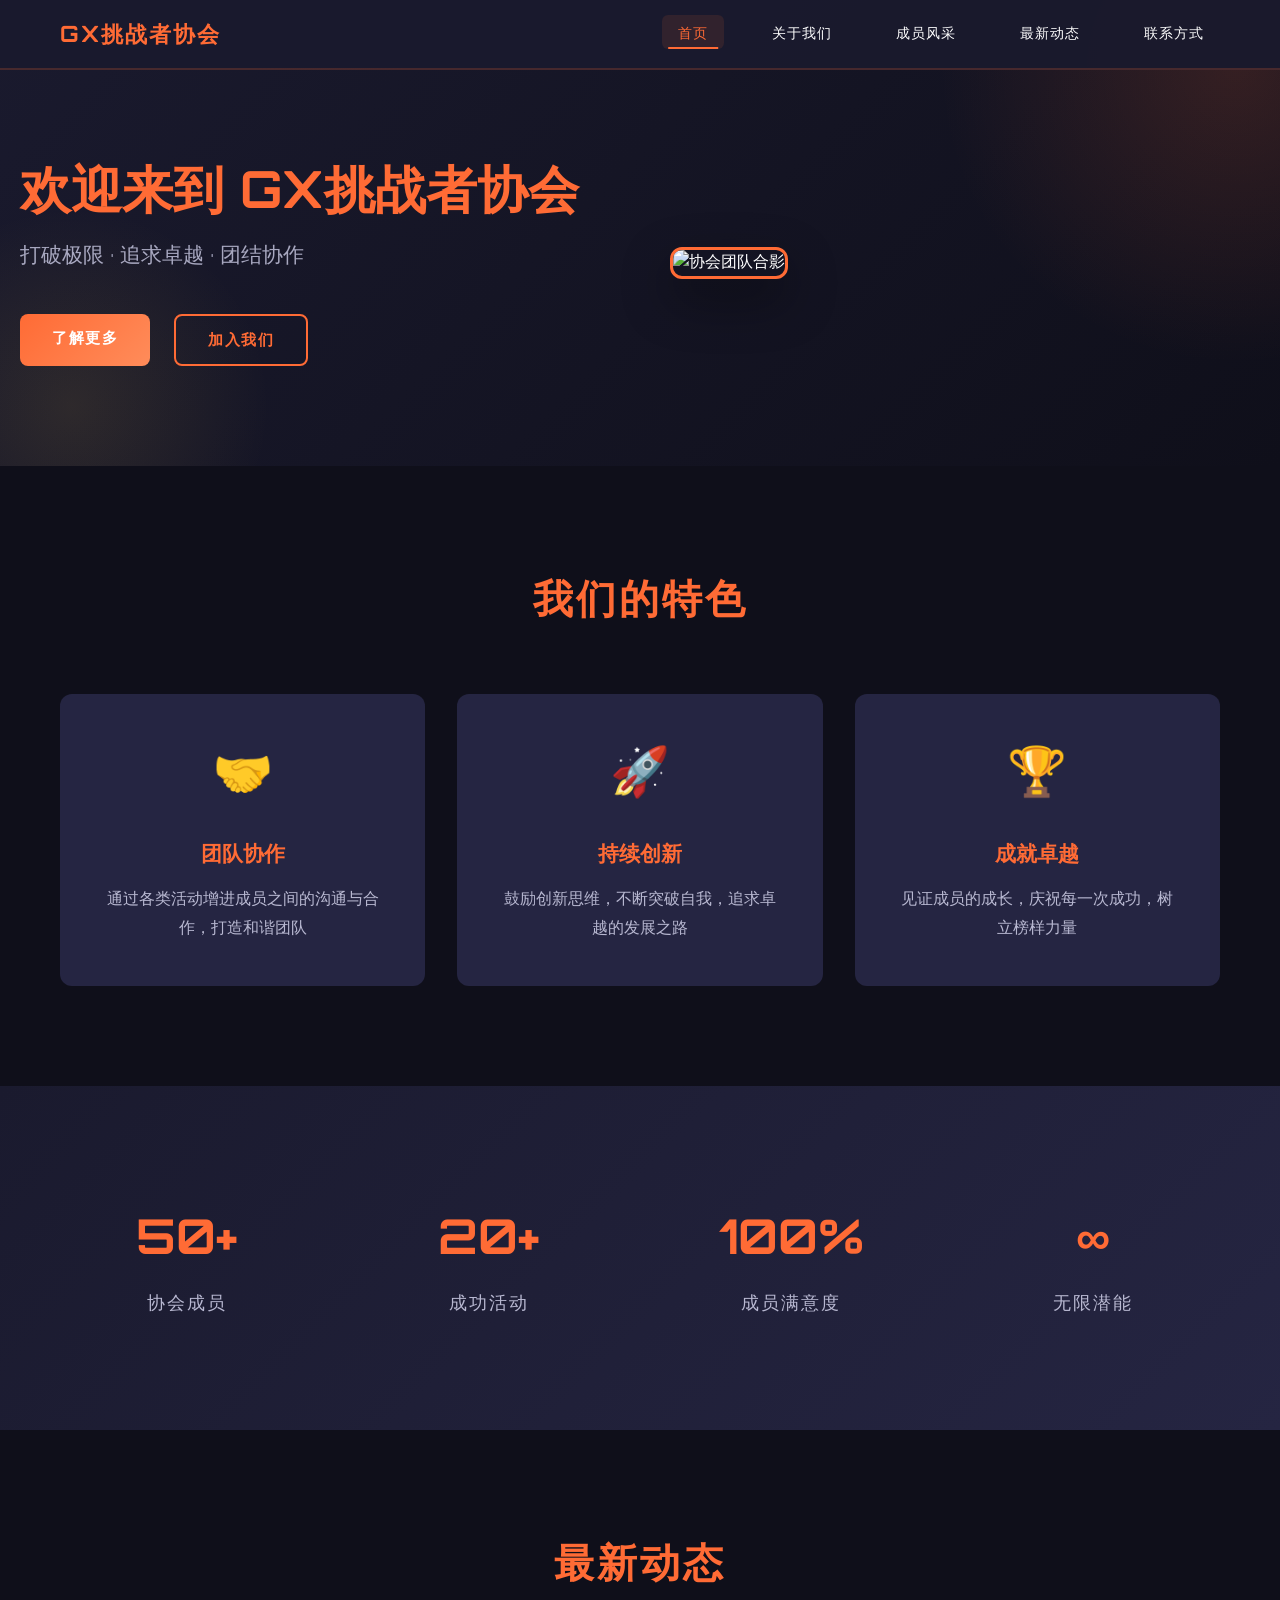
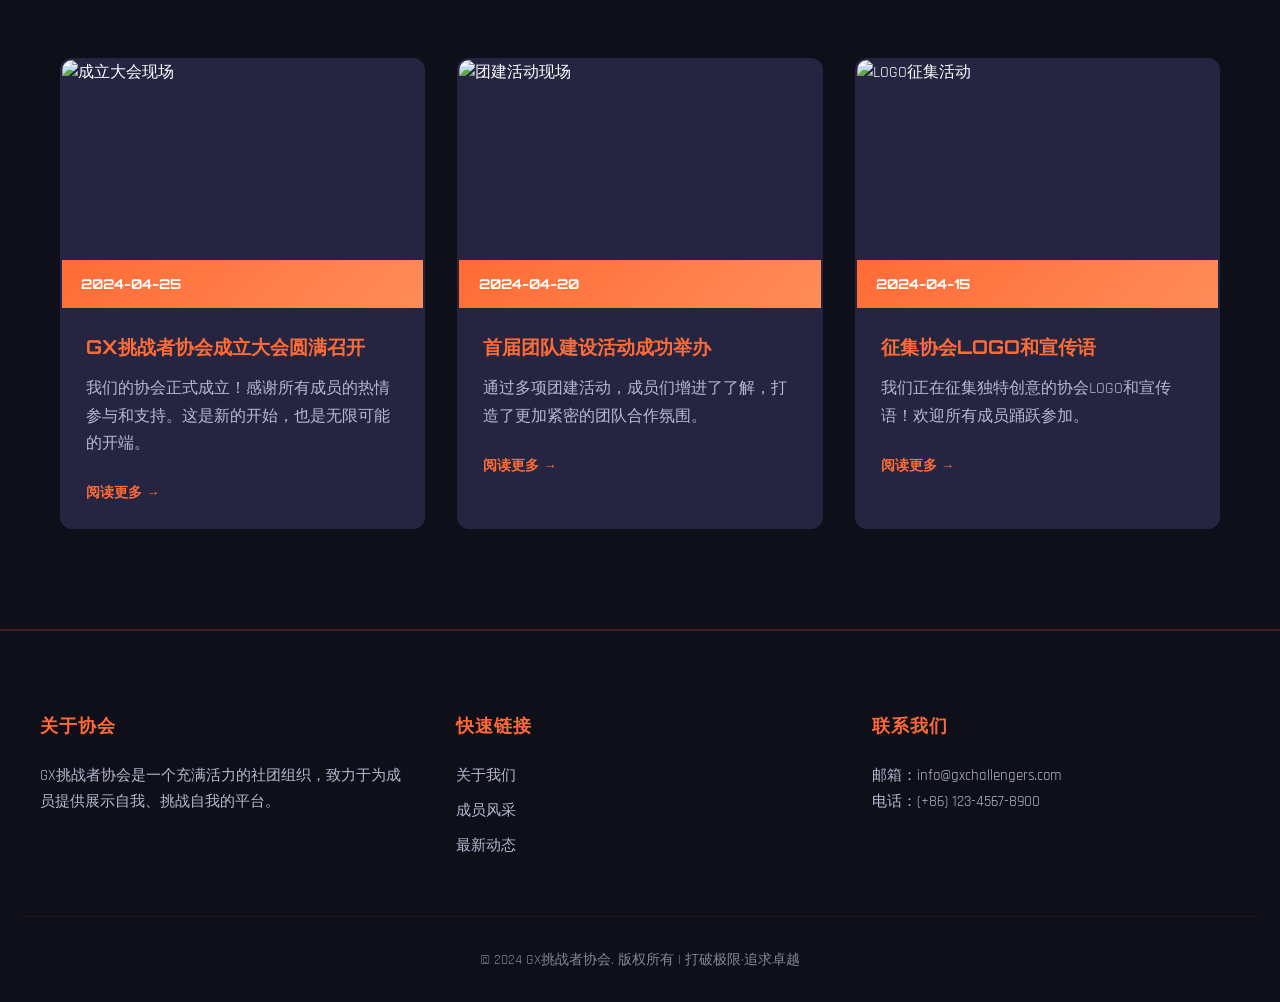
==== commit 41da4f4c: "图片定位" ====
--- a/index.html
+++ b/index.html
@@ -39,11 +39,7 @@
             </div>
         </div>
         <div class="hero-image">
-            <div class="hero-shape">
-                <div class="shape shape-1"></div>
-                <div class="shape shape-2"></div>
-                <div class="shape shape-3"></div>
-            </div>
+            <img src="https://picsum.photos/600/400?random=1" alt="协会团队合影" class="hero-img">
         </div>
     </section>
 
@@ -99,18 +95,27 @@
             <h2>最新动态</h2>
             <div class="news-grid">
                 <article class="news-card">
+                    <div class="news-image">
+                        <img src="https://picsum.photos/400/250?random=2" alt="成立大会现场">
+                    </div>
                     <div class="news-date">2024-04-25</div>
                     <h3>GX挑战者协会成立大会圆满召开</h3>
                     <p>我们的协会正式成立！感谢所有成员的热情参与和支持。这是新的开始，也是无限可能的开端。</p>
                     <a href="articles/2024-04-25-founding.html" class="read-more">阅读更多 →</a>
                 </article>
                 <article class="news-card">
+                    <div class="news-image">
+                        <img src="https://picsum.photos/400/250?random=3" alt="团建活动现场">
+                    </div>
                     <div class="news-date">2024-04-20</div>
                     <h3>首届团队建设活动成功举办</h3>
                     <p>通过多项团建活动，成员们增进了了解，打造了更加紧密的团队合作氛围。</p>
                     <a href="articles/2024-04-20-team-building.html" class="read-more">阅读更多 →</a>
                 </article>
                 <article class="news-card">
+                    <div class="news-image">
+                        <img src="https://picsum.photos/400/250?random=4" alt="LOGO征集活动">
+                    </div>
                     <div class="news-date">2024-04-15</div>
                     <h3>征集协会LOGO和宣传语</h3>
                     <p>我们正在征集独特创意的协会LOGO和宣传语！欢迎所有成员踊跃参加。</p>
@@ -148,4 +153,4 @@
 
     <script src="script.js"></script>
 </body>
-</html>
+</html>
--- a/styles.css
+++ b/styles.css
@@ -358,6 +358,28 @@
     50% { transform: translateY(-30px) rotate(5deg); }
 }
 
+.hero-img {
+    width: 100%;
+    height: 400px;
+    object-fit: cover;
+    border-radius: var(--border-radius);
+    border: 3px solid var(--primary-color);
+    box-shadow: 0 20px 50px rgba(0, 0, 0, 0.4);
+    transition: var(--transition);
+    position: relative;
+    z-index: 1;
+}
+
+.hero-img:hover {
+    transform: scale(1.02);
+    box-shadow: 0 30px 70px rgba(255, 107, 53, 0.4);
+}
+
+.hero-image {
+    position: relative;
+    z-index: 1;
+}
+
 /* ===== 特色介绍 ===== */
 .features {
     padding: 100px 20px;
@@ -523,6 +545,23 @@
     transform: translateY(-5px) scale(0.98);
 }
 
+.news-image {
+    width: 100%;
+    height: 200px;
+    overflow: hidden;
+}
+
+.news-image img {
+    width: 100%;
+    height: 100%;
+    object-fit: cover;
+    transition: var(--transition);
+}
+
+.news-card:hover .news-image img {
+    transform: scale(1.1);
+}
+
 .news-date {
     background: linear-gradient(135deg, var(--primary-color), #ff8c5a);
     color: white;
@@ -624,6 +663,22 @@
 .about-image {
     display: flex;
     justify-content: center;
+}
+
+.about-img {
+    width: 100%;
+    max-width: 500px;
+    height: 350px;
+    object-fit: cover;
+    border-radius: var(--border-radius);
+    border: 3px solid var(--primary-color);
+    box-shadow: 0 10px 30px rgba(0, 0, 0, 0.3);
+    transition: var(--transition);
+}
+
+.about-img:hover {
+    transform: scale(1.03);
+    box-shadow: 0 20px 50px rgba(255, 107, 53, 0.3);
 }
 
 .image-placeholder {
@@ -853,6 +908,21 @@
     color: var(--text-muted);
 }
 
+.timeline-img {
+    width: 100%;
+    height: 150px;
+    object-fit: cover;
+    border-radius: 8px;
+    margin-bottom: 1rem;
+    border: 2px solid var(--primary-color);
+    transition: var(--transition);
+}
+
+.timeline-content:hover .timeline-img {
+    transform: scale(1.05);
+    box-shadow: 0 10px 30px rgba(255, 107, 53, 0.3);
+}
+
 /* ===== 组织结构 ===== */
 .organization {
     padding: 100px 20px;
@@ -1002,6 +1072,20 @@
     font-family: 'Orbitron', sans-serif;
 }
 
+.avatar-img {
+    width: 100%;
+    height: 100%;
+    object-fit: cover;
+    border-radius: 50%;
+    border: 3px solid var(--primary-color);
+    transition: var(--transition);
+}
+
+.member-card:hover .avatar-img {
+    transform: scale(1.1);
+    box-shadow: 0 10px 30px rgba(255, 107, 53, 0.4);
+}
+
 .member-card h3 {
     color: var(--primary-color);
     margin-bottom: 0.5rem;
@@ -1112,6 +1196,13 @@
     transform: rotate(360deg) scale(1.1);
 }
 
+.showcase-img {
+    width: 100%;
+    height: 100%;
+    object-fit: cover;
+    border-radius: 50%;
+}
+
 .showcase-card h3 {
     color: var(--primary-color);
     margin-bottom: 0.5rem;
@@ -1190,6 +1281,26 @@
     line-height: 1.8;
 }
 
+.recruitment-image {
+    margin-bottom: 2rem;
+}
+
+.recruitment-img {
+    width: 100%;
+    max-width: 500px;
+    height: 300px;
+    object-fit: cover;
+    border-radius: var(--border-radius);
+    border: 3px solid var(--primary-color);
+    box-shadow: 0 15px 40px rgba(0, 0, 0, 0.3);
+    transition: var(--transition);
+}
+
+.recruitment-img:hover {
+    transform: scale(1.03);
+    box-shadow: 0 25px 60px rgba(255, 107, 53, 0.4);
+}
+
 .department-list {
     display: grid;
     grid-template-columns: repeat(auto-fit, minmax(220px, 1fr));
@@ -1302,6 +1413,25 @@
 }
 
 /* ===== 联系方式 ===== */
+.contact-hero {
+    padding: 0;
+}
+
+.contact-hero-img {
+    width: 100%;
+    height: 400px;
+    object-fit: cover;
+    border-radius: var(--border-radius);
+    border: 3px solid var(--primary-color);
+    box-shadow: 0 15px 40px rgba(0, 0, 0, 0.3);
+    transition: var(--transition);
+}
+
+.contact-hero-img:hover {
+    transform: scale(1.01);
+    box-shadow: 0 25px 60px rgba(255, 107, 53, 0.4);
+}
+
 .contact-info {
     padding: 100px 20px;
     background: var(--dark-color);
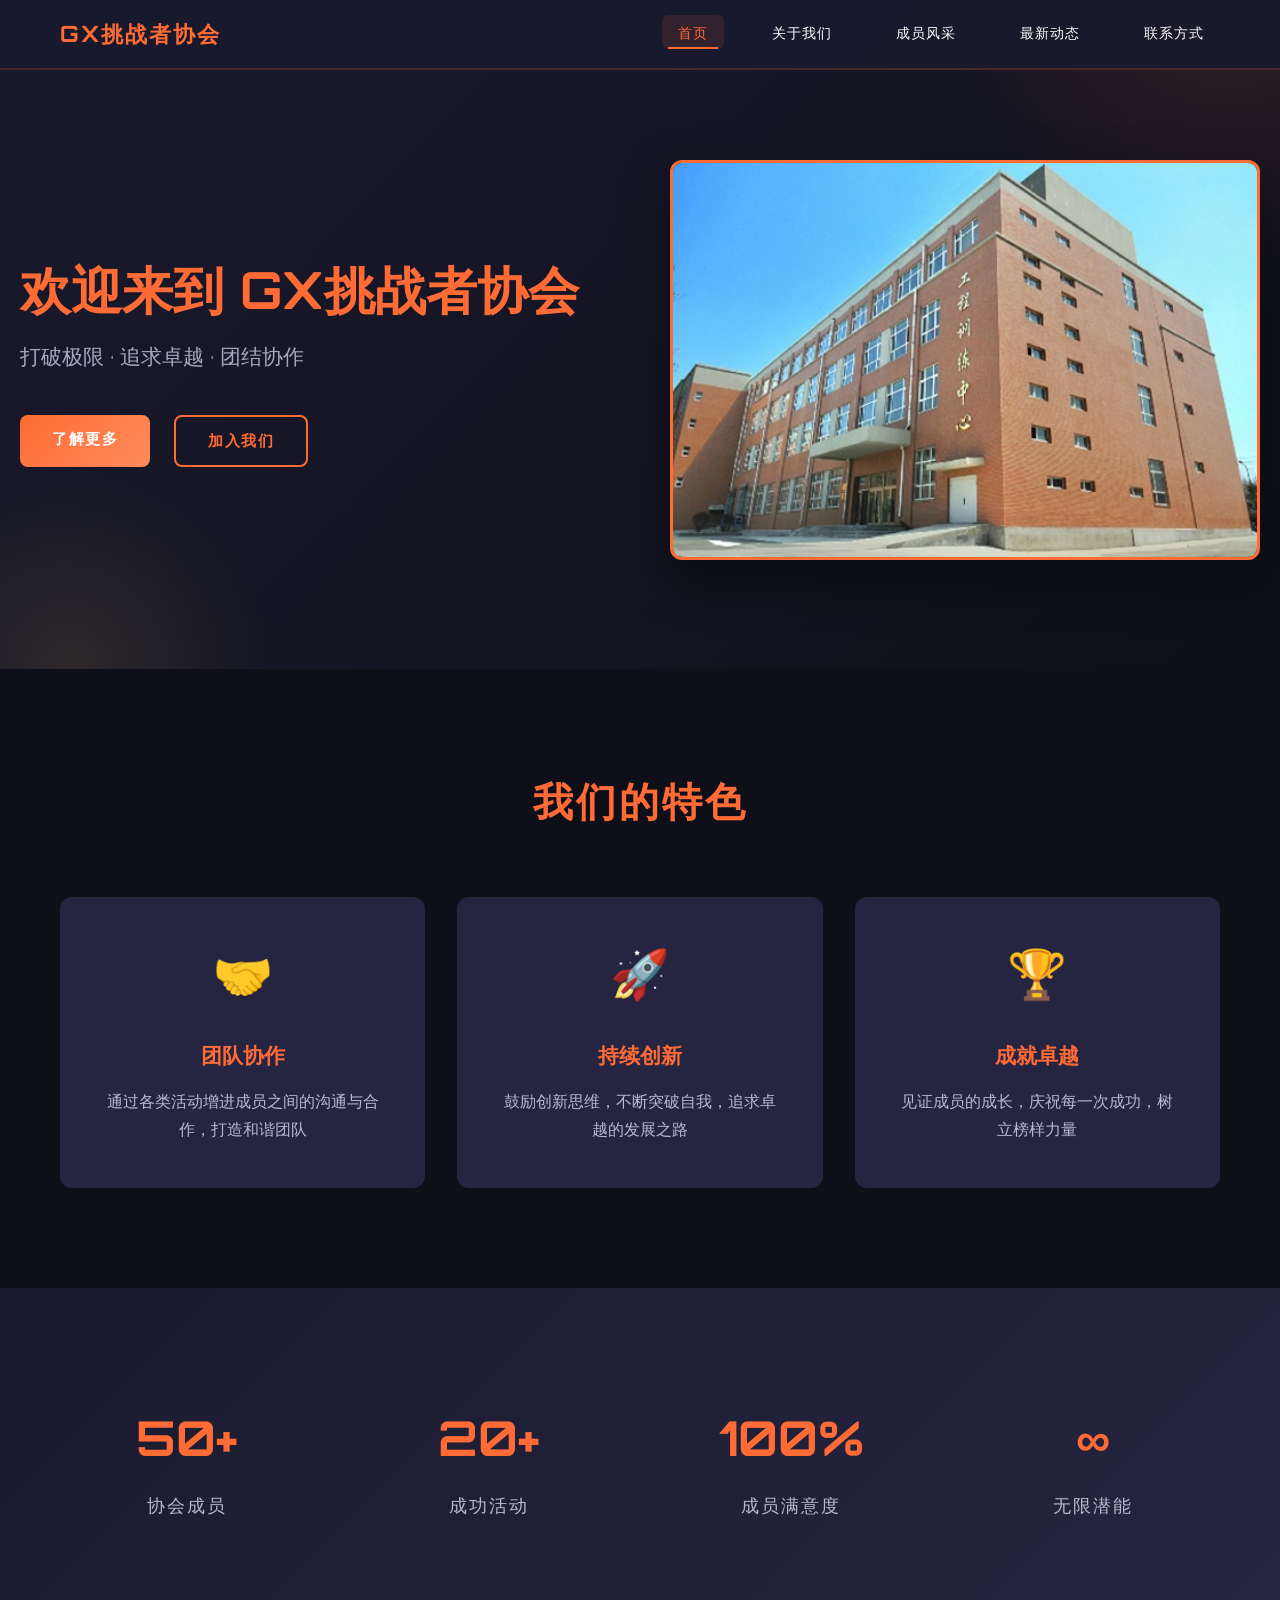
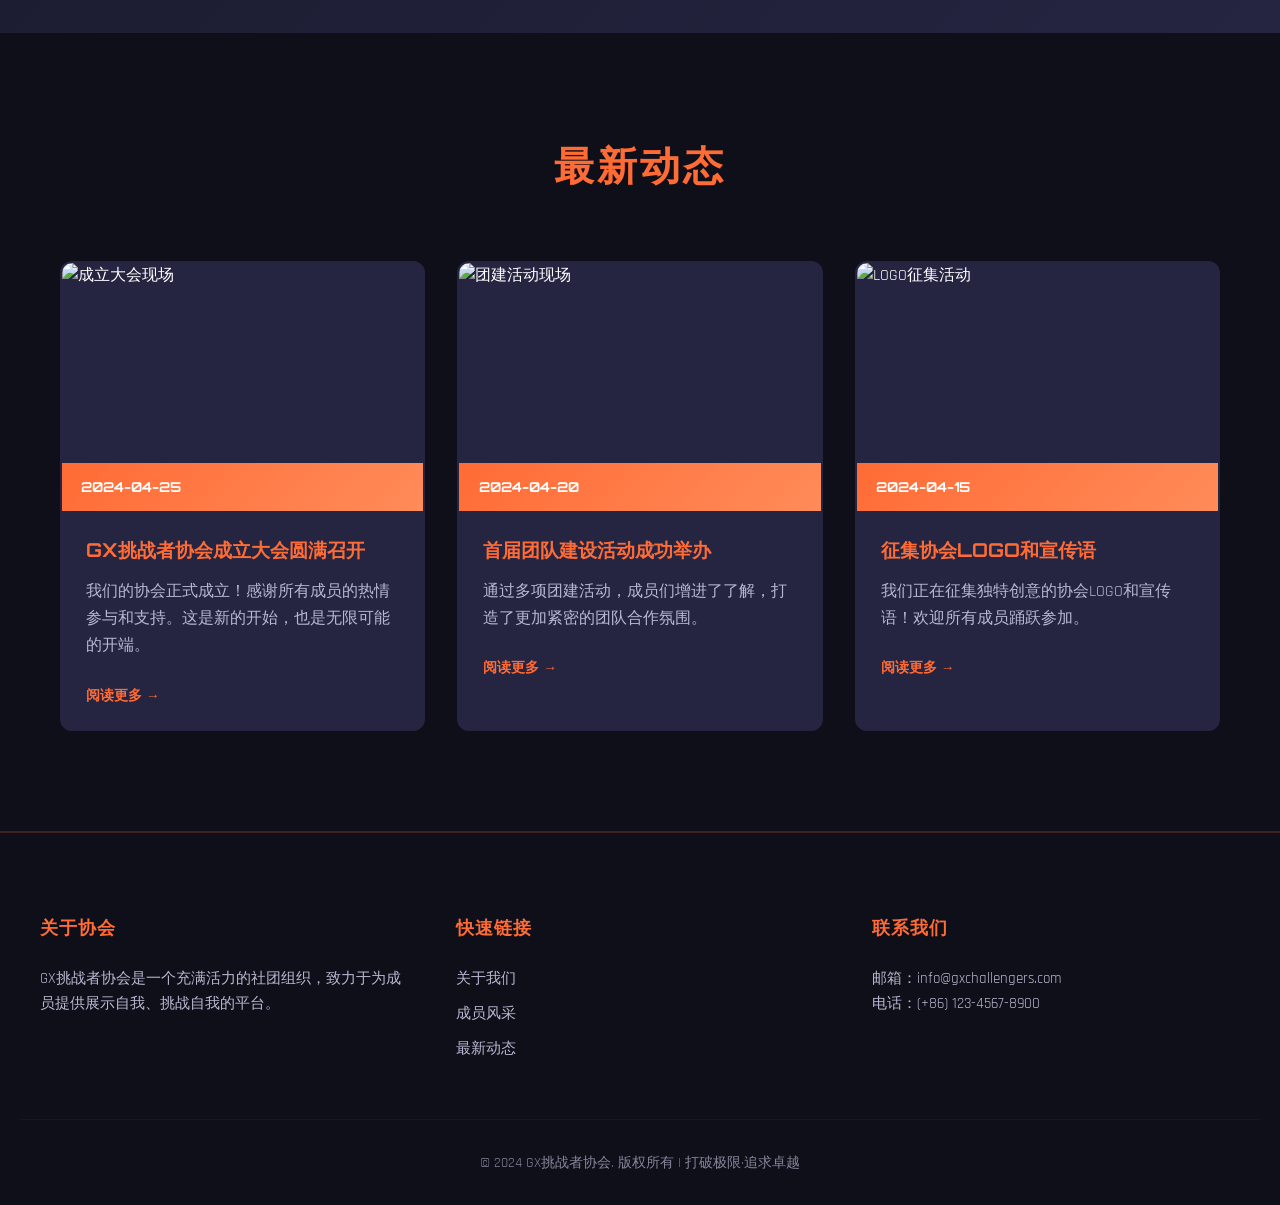
==== commit 29102852: "主标题" ====
--- a/index.html
+++ b/index.html
@@ -39,7 +39,7 @@
             </div>
         </div>
         <div class="hero-image">
-            <img src="https://picsum.photos/600/400?random=1" alt="协会团队合影" class="hero-img">
+            <img src="images\gxl.jpg" alt="协会团队合影" class="hero-img">
         </div>
     </section>
 
--- a/styles.css
+++ b/styles.css
@@ -1048,6 +1048,8 @@
     justify-content: center;
     transition: var(--transition);
     box-shadow: 0 10px 20px rgba(255, 107, 53, 0.3);
+    overflow: hidden;
+    border: 3px solid var(--primary-color);
 }
 
 .member-card:hover .member-avatar {
@@ -1077,7 +1079,6 @@
     height: 100%;
     object-fit: cover;
     border-radius: 50%;
-    border: 3px solid var(--primary-color);
     transition: var(--transition);
 }
 
@@ -1190,6 +1191,8 @@
     font-size: 1.2rem;
     font-family: 'Orbitron', sans-serif;
     transition: var(--transition);
+    overflow: hidden;
+    border: 3px solid var(--secondary-color);
 }
 
 .showcase-card:hover .showcase-avatar {
@@ -1905,6 +1908,25 @@
     .news-grid {
         grid-template-columns: 1fr;
     }
+
+    .hero-img,
+    .about-img,
+    .recruitment-img,
+    .contact-hero-img {
+        height: 300px;
+    }
+
+    .members-showcase {
+        grid-template-columns: repeat(2, 1fr);
+    }
+
+    .department-list {
+        grid-template-columns: 1fr;
+    }
+
+    img {
+        max-width: 100%;
+    }
 }
 
 @media (max-width: 480px) {
@@ -1949,4 +1971,45 @@
         font-size: 1.4rem;
         letter-spacing: 1px;
     }
-}
+
+    .hero-img,
+    .about-img,
+    .recruitment-img,
+    .contact-hero-img {
+        height: 250px;
+    }
+
+    .news-image {
+        height: 180px;
+    }
+
+    .member-avatar {
+        width: 80px;
+        height: 80px;
+    }
+
+    .showcase-avatar {
+        width: 65px;
+        height: 65px;
+    }
+
+    .timeline-img {
+        height: 120px;
+    }
+
+    .members-showcase {
+        grid-template-columns: 1fr;
+    }
+
+    .container {
+        padding: 0 15px;
+    }
+
+    * {
+        box-sizing: border-box;
+    }
+
+    img {
+        max-width: 100%;
+    }
+}
